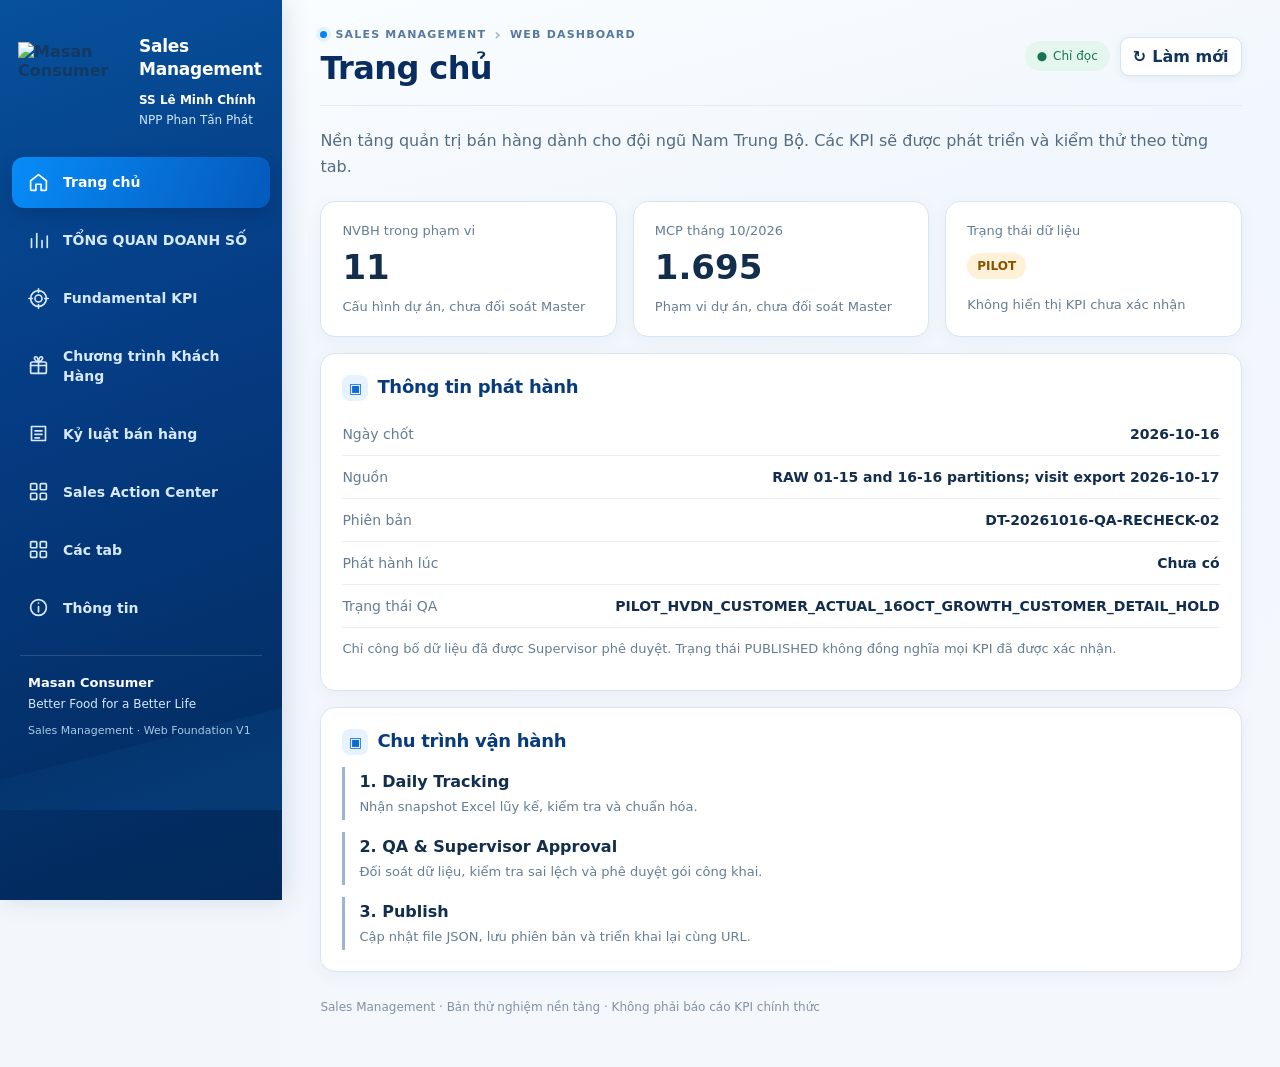
==== index.html @ fc86d626 "Add compact route-based Sales Action Center pilot with reconciled purchase status" ====
<!doctype html><html lang="vi"><head><meta charset="UTF-8"><meta name="viewport" content="width=device-width,initial-scale=1,viewport-fit=cover"><meta name="theme-color" content="#123459"><meta name="description" content="Sales Management — Dashboard vận hành bán hàng"><title>Sales Management</title><link rel="stylesheet" href="styles.css?v=industry-million-20261018"><link rel="stylesheet" href="action-center.css?v=20261018-compact"></head><body><div class="shell"><aside class="sidebar"><div class="brand"><span class="logo" role="img" aria-label="Logo Masan Consumer"><img class="masan-logo-img" src="https://images.seeklogo.com/logo-png/52/1/masan-group-logo-png_seeklogo-528019.png" alt="Masan Consumer" loading="eager" referrerpolicy="no-referrer"></span><div class="brand-copy"><strong>Sales<br>Management</strong><span class="brand-owner">SS Lê Minh Chính</span><small>NPP Phan Tấn Phát</small></div></div><nav id="sideNav" aria-label="Điều hướng chính"></nav><div class="sidebar-foot"><strong>Masan Consumer</strong><span>Better Food for a Better Life</span><small>Sales Management · Web Foundation V1</small></div></aside><div class="main"><header class="topbar"><div><div class="eyebrow"><span class="eyebrow-dot"></span> SALES MANAGEMENT <span class="crumb-separator">›</span> WEB DASHBOARD</div><h1 id="pageTitle">Trang chủ</h1></div><div class="top-right"><span class="public-tag"><span aria-hidden="true">●</span> Chỉ đọc</span><button id="refresh" class="refresh" title="Tải lại dữ liệu" aria-label="Tải lại dữ liệu"><span aria-hidden="true">↻</span> Làm mới</button></div></header><main id="content" tabindex="-1"></main><footer>Sales Management · Bản thử nghiệm nền tảng · Không phải báo cáo KPI chính thức</footer></div></div><nav id="bottomNav" class="bottom-nav" aria-label="Điều hướng di động"></nav><script src="app.js?v=action-20261018" defer></script><script src="sales-overview-bridge.js?v=industry-million-20261018" defer></script><script src="fundamental-kpi.js" defer></script><script src="customer-programs.js" defer></script><script src="growth-programs.js?v=ponnie120-20261017" defer></script><script src="combo-programs.js" defer></script><script src="sales-discipline.js?v=groups-20261017" defer></script><script src="action-center-core.js?v=20261018-compact" defer></script><script src="action-center.js?v=20261018-compact" defer></script></body></html>
---- styles.css ----
:root{font-family:Inter,system-ui,-apple-system,"Segoe UI",Arial,sans-serif;color:#14253d;background:#f4f7fb;font-synthesis:none}*{box-sizing:border-box}body{margin:0}button{font:inherit;cursor:pointer}.shell{display:flex;min-height:100vh}.sidebar{width:250px;flex-shrink:0;background:#123459;color:#fff;display:flex;flex-direction:column;padding:24px 14px;position:sticky;top:0;height:100vh}.brand{display:flex;align-items:center;gap:11px;padding:0 10px 26px}.brand strong{display:block;font-size:16px}.brand small{display:block;color:#b9cee5;margin-top:3px}.logo{background:#fff;color:#123459;font-weight:800;padding:12px;border-radius:12px}.sidebar nav{display:grid;gap:7px}.navbtn{border:0;background:transparent;color:#cbd9e9;text-align:left;padding:13px;border-radius:11px;display:flex;align-items:center;gap:12px;width:100%}.navbtn.active{background:#28547f;color:#fff;font-weight:700}.navbtn:hover{background:#244b70}.sidebar-foot{margin-top:auto;color:#aec3d9;font-size:12px;line-height:1.8;padding:14px}.main{flex:1;min-width:0;padding:28px clamp(16px,4vw,48px);max-width:1500px}.topbar{display:flex;align-items:center;justify-content:space-between;gap:12px;margin-bottom:25px}.eyebrow{font-size:11px;letter-spacing:1.2px;font-weight:700;color:#65819d}h1{margin:5px 0 0;font-size:clamp(24px,3vw,32px)}h2{font-size:18px;margin:0 0 12px}.top-right{display:flex;align-items:center;gap:10px}.public-tag{font-size:12px;color:#16764f;background:#e5f6ee;padding:8px 12px;border-radius:30px;white-space:nowrap}.refresh{background:#fff;border:1px solid #d8e1eb;border-radius:9px;padding:9px 12px;color:#123459}.grid{display:grid;grid-template-columns:repeat(3,minmax(0,1fr));gap:16px}.card{background:#fff;border:1px solid #e1e8f0;border-radius:16px;padding:21px;box-shadow:0 4px 18px #1b416208}.card.wide{grid-column:1/-1}.muted{color:#667d93}.metric{font-size:34px;font-weight:750;margin:9px 0}.small{font-size:13px}.pill{display:inline-block;padding:6px 10px;background:#e9eef4;border-radius:20px;font-size:12px;font-weight:650}.pill.ok{background:#e0f6e9;color:#12633f}.pill.warn{background:#fff1d7;color:#875300}.pill.bad{background:#ffe9e9;color:#a22e2e}.intro{margin:0 0 20px;color:#536c84;line-height:1.65}.steps{display:grid;gap:12px}.step{border-left:3px solid #9cb6d0;padding:5px 14px}.step strong{display:block;margin-bottom:5px}.empty{text-align:center;padding:42px 15px;color:#647b90}.empty-icon{font-size:36px;margin-bottom:12px}.data-row{display:flex;justify-content:space-between;gap:10px;border-bottom:1px solid #e9eef3;padding:13px 0;font-size:14px}.data-row:last-child{border:0}.data-row strong{text-align:right;overflow-wrap:anywhere}footer{font-size:12px;color:#8192a4;padding:28px 0}.bottom-nav{display:none}.notice{background:#edf5ff;border-left:4px solid #3876b3;padding:13px 16px;border-radius:8px;margin-bottom:20px;font-size:13px;line-height:1.6}.error{background:#fff1ef;border-left-color:#c84d42}.tabs-grid{display:grid;grid-template-columns:repeat(2,minmax(0,1fr));gap:12px}.tile{border:1px solid #e1e8f0;background:#fff;border-radius:12px;padding:17px;text-align:left;min-height:95px}.tile strong{display:block;margin:5px 0}.tile:hover{border-color:#5e92c4}@media(max-width:900px){.sidebar{width:205px}.grid{grid-template-columns:repeat(2,minmax(0,1fr))}}@media(max-width:700px){.sidebar{display:none}.main{padding:21px 15px 80px;width:100%}.topbar{align-items:flex-start}.eyebrow{font-size:9px}.top-right{flex-direction:column;align-items:flex-end;gap:5px}.refresh{padding:6px 9px;font-size:12px}.grid{grid-template-columns:1fr 1fr;gap:10px}.card{padding:16px}.metric{font-size:30px}.bottom-nav{position:fixed;display:flex;bottom:0;left:0;right:0;background:#fff;border-top:1px solid #dce5ef;padding:6px 6px max(6px,env(safe-area-inset-bottom));justify-content:space-around;z-index:5}.bottom-nav .navbtn{display:flex;flex-direction:column;align-items:center;gap:2px;padding:7px 3px;font-size:10px;color:#687f96;flex:1;text-align:center}.bottom-nav .navbtn.active{background:#e7f1fb;color:#123459}.bottom-nav .symbol{font-size:21px}.tabs-grid{grid-template-columns:1fr}}@media(max-width:380px){.grid{grid-template-columns:1fr}}


/* Sales Overview */
.filterbar{display:grid;grid-template-columns:repeat(2,minmax(0,1fr));gap:12px;margin:0 0 16px}.filterbar label{display:grid;gap:6px;font-size:13px;font-weight:700}.filterbar select{min-width:0;width:100%;border:1px solid #ccd8e5;border-radius:10px;padding:12px;background:#fff;color:#14253d}
#content>.card{margin-bottom:16px}.sales-summary{border-left:5px solid #9ca3af;background:#f8fafc;padding:14px;border-radius:11px}.sales-summary.red,.division-row.red{border-left-color:#dc2626;background:#fff1f2}.sales-summary.green,.division-row.green{border-left-color:#16a34a;background:#f0fdf4}.sales-summary.purple,.division-row.purple{border-left-color:#9333ea;background:#faf5ff}.sales-name{font-size:16px;font-weight:750;margin-bottom:10px}.sales-figures{display:grid;grid-template-columns:repeat(5,minmax(0,1fr));gap:9px}.sales-figures span{font-size:12px;color:#5b6b80;display:grid;gap:5px}.sales-figures b{font-size:15px;color:#14253d;overflow-wrap:anywhere}.sales-note{margin-top:12px;font-weight:800;font-size:13px}.sales-summary.red .sales-note{color:#b91c1c}.sales-summary.green .sales-note{color:#15803d}.sales-summary.purple .sales-note{color:#7e22ce}
.employee-card{border:1px solid #e1e8f0;border-radius:12px;margin:10px 0;overflow:hidden}.employee-card summary{cursor:pointer;list-style:none;position:relative;padding:10px 30px 10px 10px}.employee-card summary::-webkit-details-marker{display:none}.employee-card summary:after{content:'⌄';position:absolute;right:12px;top:20px;font-size:22px}.employee-card[open] summary:after{content:'⌃'}.employee-card .sales-summary{margin:0}.division-list{padding:12px;background:#f8fafc;display:grid;gap:8px}.division-row{border-left:4px solid #9ca3af;padding:10px;border-radius:8px;display:grid;grid-template-columns:1.5fr repeat(5,1fr);gap:8px;align-items:center;font-size:12px}.division-row strong{font-size:13px}
.chart-wrap{overflow-x:auto}.chart-key{display:flex;gap:16px;justify-content:space-between;font-size:12px;color:#667d93;margin:0 0 12px}.key-time{color:#ef4444;font-weight:700}.bar-chart{height:275px;min-width:500px;display:flex;align-items:stretch;gap:8px;padding:0 4px;position:relative}.time-line{position:absolute;left:0;right:0;bottom:calc(39px + var(--time-pos));border-top:2px dashed #ef4444;z-index:2;pointer-events:none}.bar-item{flex:1;min-width:0;display:flex;flex-direction:column;align-items:center}.bar-value{height:27px;font-size:11px;font-weight:700;white-space:nowrap}.bar-track{height:209px;width:100%;max-width:55px;display:flex;align-items:flex-end;background:#f1f5f9;border-radius:6px 6px 0 0;overflow:hidden}.bar-fill{width:100%;background:#94a3b8;border-radius:6px 6px 0 0}.bar-fill.red{background:#dc2626}.bar-fill.green{background:#16a34a}.bar-fill.purple{background:#9333ea}.bar-label{font-size:10px;text-align:center;line-height:1.2;height:38px;overflow:hidden;overflow-wrap:anywhere;padding-top:5px}
@media(max-width:900px){.sales-figures{grid-template-columns:repeat(3,minmax(0,1fr))}.division-row{grid-template-columns:repeat(3,minmax(0,1fr))}.division-row strong{grid-column:1/-1}}@media(max-width:700px){.filterbar{grid-template-columns:1fr}.sales-figures{grid-template-columns:repeat(2,minmax(0,1fr))}.sales-figures b{font-size:14px}.chart-key{flex-wrap:wrap}.division-row{grid-template-columns:repeat(2,minmax(0,1fr))}}


/* Compact overview: desktop fits eleven employees in a single viewport at common laptop resolutions */
body:has(.sales-compact) .main{padding-top:12px;padding-bottom:8px}
body:has(.sales-compact) .topbar{margin-bottom:10px}
body:has(.sales-compact) .topbar h1{font-size:22px}
body:has(.sales-compact) footer{padding:8px 0}
.sales-compact{display:grid;gap:8px;font-variant-numeric:tabular-nums}
.compact-toolbar{display:flex;align-items:center;justify-content:space-between;gap:10px;min-height:38px}
.compact-source{font-size:11px;color:#526b83;line-height:1.4}
.compact-filters{display:flex;gap:8px;flex-wrap:wrap}
.compact-filters label{display:flex;align-items:center;gap:5px;font-size:11px;font-weight:650;color:#526b83}
.compact-filters select{max-width:185px;min-width:110px;padding:6px 7px;border:1px solid #d3dfe9;border-radius:7px;background:#fff;color:#14253d;font-size:12px}
.compact-team{display:grid;grid-template-columns:1.2fr repeat(4,1fr) .8fr;gap:8px;align-items:center;padding:9px 12px;background:#123459;color:#fff;border-radius:10px}
.compact-team>div{min-width:0}.compact-team small{display:block;font-size:10px;color:#bcd2e9;margin-bottom:3px}.compact-team strong{display:block;font-size:clamp(12px,1.2vw,17px);white-space:nowrap}.compact-team-title{font-size:14px;font-weight:800}.compact-team-title small{margin-top:3px}.compact-team-note{font-size:12px;font-weight:800;text-align:center;padding:6px 3px;border-radius:6px;background:#ffffff22}
.compact-table{background:#fff;border:1px solid #e1e8f0;border-radius:10px;overflow:hidden}
.compact-heading,.compact-grid,.compact-detail-row{display:grid;grid-template-columns:minmax(140px,1.6fr) minmax(95px,1fr) minmax(95px,1fr) 72px 94px 16px;gap:8px;align-items:center}
.compact-heading{background:#e9f1f8;color:#405c76;padding:7px 10px;font-size:11px;font-weight:700}
.compact-heading span:not(:first-child){text-align:right}
.compact-employee{border-top:1px solid #e7edf4}
.compact-employee:first-of-type{border-top:0}
.compact-employee summary{list-style:none;cursor:pointer}
.compact-employee summary::-webkit-details-marker{display:none}
.compact-grid{padding:7px 10px;min-height:36px;font-size:12px}
.compact-employee:nth-of-type(even)>.compact-grid{background:#f8fafc}
.compact-employee[open]>.compact-grid{background:#edf5ff}
.compact-person{font-weight:750;overflow:hidden;text-overflow:ellipsis;white-space:nowrap}
.compact-number{text-align:right;white-space:nowrap}
.compact-status{text-align:right;font-size:11px;font-weight:750;white-space:nowrap}
.compact-status.red{color:#b91c1c}.compact-status.green{color:#15803d}.compact-status.purple{color:#7e22ce}
.compact-chevron{text-align:right;color:#69849b}.compact-employee[open] .compact-chevron{transform:rotate(180deg)}
.compact-detail{background:#f2f6fb;padding:3px 10px 7px 20px;border-top:1px solid #dce7f1}
.compact-detail-row{padding:5px 0;font-size:11px;border-bottom:1px solid #e0e8f0}
.compact-detail-row:last-child{border-bottom:0}
.compact-div{font-weight:650}.star-top{color:#d08a00;font-size:15px;vertical-align:-1px}
.compact-footer{font-size:10px;color:#61788e;line-height:1.4}
@media(max-width:900px){.compact-heading,.compact-grid,.compact-detail-row{grid-template-columns:minmax(120px,1.5fr) minmax(78px,1fr) minmax(78px,1fr) 60px 77px 12px;gap:5px}.compact-team{gap:5px}.compact-grid{font-size:11px}}
@media(max-width:700px){body:has(.sales-compact) .main{padding:12px 8px 74px}body:has(.sales-compact) .topbar{margin-bottom:8px}body:has(.sales-compact) .topbar h1{font-size:19px}.compact-toolbar{display:grid}.compact-filters{display:grid;grid-template-columns:1fr 1fr}.compact-filters label{display:grid;gap:3px}.compact-filters select{max-width:none;width:100%;min-width:0}.compact-team{grid-template-columns:repeat(3,minmax(0,1fr));gap:8px}.compact-team strong{font-size:13px}.compact-team-title{font-size:12px}.compact-team-note{font-size:11px}.compact-table{overflow-x:auto}.compact-heading,.compact-grid,.compact-detail-row{min-width:590px}.compact-source{font-size:10px}.compact-footer{font-size:10px}}
@media(max-height:750px) and (min-width:901px){.compact-grid{min-height:32px;padding-top:5px;padding-bottom:5px}.compact-team{padding-top:7px;padding-bottom:7px}.compact-toolbar{min-height:30px}}


/* Restored Timegone columns and compact chart */
.compact-heading,.compact-grid,.compact-detail-row{grid-template-columns:minmax(140px,1.6fr) minmax(95px,1fr) minmax(95px,1fr) 66px 68px 68px 94px 14px;gap:7px}
.compact-number.red{color:#b91c1c;font-weight:750}.compact-number.green{color:#15803d;font-weight:750}.compact-number.purple{color:#7e22ce;font-weight:750}
.compact-team{grid-template-columns:1.15fr repeat(5,minmax(0,1fr)) .8fr}
.compact-chart{background:#fff;border:1px solid #e1e8f0;border-radius:10px;padding:7px 12px}
.compact-chart-key{display:flex;justify-content:space-between;gap:12px;font-size:11px;color:#48647f;margin-bottom:3px}
.compact-chart-key span{color:#dc2626}
.compact-chart-scroll{overflow-x:auto}
.compact-bars{position:relative;display:flex;gap:9px;min-width:550px;height:122px;align-items:stretch;padding:0 4px}
.compact-bar-item{flex:1;min-width:0;display:flex;flex-direction:column;align-items:center;position:relative}
.compact-bar-value{height:17px;font-size:10px;font-weight:750}
.compact-bar-track{height:76px;width:100%;max-width:58px;background:#f1f5f9;display:flex;align-items:flex-end;overflow:hidden;border-radius:4px 4px 0 0}
.compact-bar-fill{width:100%;background:#94a3b8}.compact-bar-fill.red{background:#dc2626}.compact-bar-fill.green{background:#16a34a}.compact-bar-fill.purple{background:#9333ea}
.compact-bar-label{height:29px;font-size:9px;text-align:center;line-height:1.2;overflow:hidden}
.compact-time-line{position:absolute;left:0;right:0;border-top:2px dashed #dc2626;z-index:2;pointer-events:none}
@media(max-width:900px){.compact-heading,.compact-grid,.compact-detail-row{grid-template-columns:minmax(130px,1.5fr) minmax(90px,1fr) minmax(90px,1fr) 62px 62px 62px 84px 12px;gap:5px}}
@media(max-width:700px){
 .compact-team{grid-template-columns:repeat(3,minmax(0,1fr))}
 .compact-table{overflow-x:auto;overscroll-behavior-x:contain;-webkit-overflow-scrolling:touch}
 .compact-heading,.compact-grid,.compact-detail-row{min-width:810px;grid-template-columns:155px 105px 105px 66px 66px 66px 88px 12px;gap:5px}
 .compact-heading>strong,.compact-grid>.compact-person,.compact-detail-row>.compact-div{position:sticky;left:0;z-index:3;background:#e9f1f8;box-shadow:2px 0 5px #0c30501a;padding:5px 3px;margin:-5px -3px}
 .compact-grid>.compact-person{background:#fff}
 .compact-employee:nth-of-type(even)>.compact-grid>.compact-person{background:#f8fafc}
 .compact-employee[open]>.compact-grid>.compact-person{background:#edf5ff}
 .compact-detail-row>.compact-div{background:#f2f6fb}
 .compact-chart{padding:7px}
}


/* Fundamental KPI: seven KPIs × eleven employees, compact desktop and sticky name on mobile */
.fundamental-page{display:grid;gap:10px}
.fundamental-warning{padding:9px 12px;border-left:3px solid #c58a21;background:#fff7e8;color:#745318;font-size:12px;border-radius:6px}
.fundamental-scroll{background:#fff;border:1px solid #dce5ef;border-radius:10px;overflow:auto;max-width:100%;-webkit-overflow-scrolling:touch}
.fundamental-row{display:grid;grid-template-columns:155px repeat(7,minmax(118px,1fr));min-width:1050px;align-items:stretch;border-bottom:1px solid #e5edf4}
.fundamental-row:last-child{border-bottom:0}
.fundamental-row>strong:first-child{position:sticky;left:0;z-index:2;background:#fff;display:flex;align-items:center;padding:8px 9px;font-size:12px;box-shadow:2px 0 5px #173b5716}
.fundamental-row:nth-child(even)>strong:first-child{background:#f8fafc}
.fundamental-row:nth-child(even){background:#f8fafc}
.fundamental-header{background:#e7f0f8;position:sticky;top:0;z-index:3}
.fundamental-header>strong{font-size:11px;text-align:center;padding:9px 4px;display:flex;align-items:center;justify-content:center}
.fundamental-header>strong:first-child{background:#e7f0f8}
.fundamental-team{background:#eaf4ff}
.fundamental-team>strong:first-child{background:#eaf4ff}
.fundamental-metric{padding:6px 5px;display:grid;gap:2px;text-align:center;border-left:1px solid #e9eef4;font-size:10px}
.fundamental-metric span{display:flex;justify-content:space-between;gap:3px;white-space:nowrap;color:#64748b}
.fundamental-metric b{color:#203950;font-size:10px}
.fundamental-metric>strong{font-size:14px;color:#718096}
.fundamental-metric.red>strong{color:#b91c1c}
.fundamental-metric.green>strong{color:#15803d}
.fundamental-metric.purple>strong{color:#7e22ce}
@media(max-width:700px){.fundamental-row{grid-template-columns:140px repeat(7,122px);min-width:994px}.fundamental-row>strong:first-child{font-size:11px}.fundamental-metric{padding:7px 4px}}


/* Fundamental KPI screenshot layout v2: 12 visible rows, visually dominant team */
body:has(.fundamental-page) .main{padding-top:10px;padding-bottom:8px}
body:has(.fundamental-page) .topbar{margin-bottom:8px}
body:has(.fundamental-page) .topbar h1{font-size:21px}
body:has(.fundamental-page) footer{padding:6px 0}
.fundamental-page{gap:6px}
.fundamental-page .compact-toolbar{min-height:30px}
.fundamental-page .fundamental-scroll{border-radius:9px}
.fundamental-page .fundamental-row{grid-template-columns:150px repeat(7,minmax(114px,1fr));min-width:1000px}
.fundamental-page .fundamental-header>strong{padding:7px 3px;font-size:10px}
.fundamental-page .fundamental-row>strong:first-child{padding:5px 8px;font-size:11px;line-height:1.15}
.fundamental-page .fundamental-metric{padding:4px 5px;gap:1px;font-size:9px;line-height:1.15}
.fundamental-page .fundamental-metric span{font-size:9px}
.fundamental-page .fundamental-metric b{font-size:10px}
.fundamental-page .fundamental-metric>strong{font-size:13px}
.fundamental-page .fundamental-team{background:#14365a;color:white;border-top:2px solid #0c2946;border-bottom:2px solid #0c2946}
.fundamental-page .fundamental-team>strong:first-child{background:#14365a;color:white;font-size:13px;font-weight:850}
.fundamental-page .fundamental-team .fundamental-metric{border-color:#ffffff25}
.fundamental-page .fundamental-team .fundamental-metric span{color:#c8d9ec}
.fundamental-page .fundamental-team .fundamental-metric b{color:white}
.fundamental-page .fundamental-team .fundamental-metric>strong{font-size:16px;color:white}
.fundamental-page .fundamental-team .fundamental-metric.red>strong{color:#ffb0b0}
.fundamental-page .fundamental-team .fundamental-metric.green>strong{color:#9cf1b9}
.fundamental-page .fundamental-team .fundamental-metric.purple>strong{color:#dfb4ff}
.fundamental-page .fundamental-warning{padding:6px 9px;font-size:11px}
.fundamental-page .compact-footer{font-size:10px;line-height:1.25}
@media(max-width:700px){.fundamental-page .fundamental-row{grid-template-columns:138px repeat(7,120px);min-width:978px}.fundamental-page .fundamental-row>strong:first-child{font-size:11px}.fundamental-page .fundamental-team>strong:first-child{font-size:12px}}


/* Fundamental KPI: red-indicator management watchlist */
.fundamental-risk{border:1px solid #e0e7ef;border-radius:9px;background:#fff;padding:9px 12px}
.fundamental-risk-heading{display:flex;justify-content:space-between;align-items:center;gap:10px;flex-wrap:wrap}
.fundamental-risk-heading strong{font-size:13px;color:#14365a}
.fundamental-risk-heading span{font-size:11px;color:#64748b}
.fundamental-risk p{font-size:11px;color:#6b7280;margin:6px 0 0}
.fundamental-risk-list{display:grid;grid-template-columns:repeat(auto-fit,minmax(205px,1fr));gap:7px;margin-top:7px}
.fundamental-risk-item{display:grid;grid-template-columns:1fr auto;gap:3px 8px;background:#fff7f7;border-left:3px solid #dc2626;border-radius:6px;padding:7px 9px;font-size:11px}
.fundamental-risk-item strong{font-size:12px}
.fundamental-risk-item b{color:#b91c1c}
.fundamental-risk-item span{grid-column:1/-1;color:#991b1b;line-height:1.4}
@media(max-width:700px){.fundamental-risk{padding:8px}.fundamental-risk-list{grid-template-columns:1fr}}


/* Customer Programs — Hội Viên Doanh Nhân */
.hvdn-page{display:grid;gap:11px}.hvdn-meta,.hvdn-hint{font-size:11px;color:#64748b;margin:2px 0}
.hvdn-card{background:white;border:1px solid #dfe6ed;border-radius:10px;padding:11px;min-width:0}
.hvdn-card h3{margin:0 0 8px;font-size:15px;color:#173c61}
.hvdn-scroll{overflow:auto;max-width:100%;border-radius:6px}
.hvdn-table{border-collapse:separate;border-spacing:0;min-width:960px;width:100%;font-size:11px}
.hvdn-table th,.hvdn-table td{padding:7px 8px;border-bottom:1px solid #e7ebf0;text-align:center;white-space:nowrap}
.hvdn-table tr>th:first-child{position:sticky;left:0;z-index:1;text-align:left;background:white;min-width:150px}
.hvdn-table tr:first-child th{background:#edf3fa;color:#214b71;font-size:10px}
.hvdn-table tr:first-child th:first-child{z-index:3}
.hvdn-table .hvdn-team td,.hvdn-table .hvdn-team th{background:#173b5f!important;color:#fff!important;font-weight:800;font-size:12px}
.hvdn-employee{border:1px solid #e1e8ef;border-radius:7px;margin-top:5px;overflow:hidden}
.hvdn-toggle{border:0;background:#f7fafc;width:100%;padding:9px 11px;display:flex;justify-content:space-between;gap:12px;text-align:left;cursor:pointer;color:#173b5f}
.hvdn-toggle span{font-size:11px;color:#64748b}
.hvdn-subtoggle{background:#eaf1fa;padding-left:21px}
.hvdn-program{margin:4px 7px}
.hvdn-program .hvdn-scroll{padding:5px 0}
@media(max-width:700px){.hvdn-card{padding:7px}.hvdn-table th,.hvdn-table td{padding:6px}.hvdn-table tr>th:first-child{min-width:125px}}

/* Customer growth pilot */
.hvdn-section-title{margin:22px 0 12px;font-size:1.18rem}.hvdn-search{box-sizing:border-box;width:100%;padding:12px 14px;border:1px solid #cbd5e1;border-radius:10px;font:inherit;margin:8px 0 12px}.hvdn-customer-result{border:1px solid #e2e8f0;border-radius:10px;padding:12px;margin:12px 0}.hvdn-customer-result p{margin:8px 0;font-size:.9rem}.growth-wide{min-width:2300px}.growth-wide th:first-child{min-width:185px}.growth-wide th:last-child,.growth-wide td:last-child{min-width:300px;max-width:400px;white-space:normal}.growth-wide td{white-space:nowrap}.hvdn-card{margin-bottom:16px}

/* Growth program readability */
.growth-wide thead th.growth-program-heading{background:#17365c;color:#fff;text-align:center;border-right:3px solid #fff;font-weight:800;letter-spacing:.02em}.growth-wide thead tr:nth-child(2) th{background:#e8f1fb;color:#153454;font-weight:700}.growth-wide tbody tr:nth-child(even){background:#f4f8fc}.growth-wide tbody tr:hover{background:#e5f2ff}.growth-wide tbody td:nth-child(4n+1){border-right:2px solid #a8bdd5}.growth-wide .growth-customer{position:sticky;left:0;z-index:2;background:#fff;min-width:210px;text-align:left;box-shadow:2px 0 4px #00000012}.growth-wide tbody tr:nth-child(even) .growth-customer{background:#f4f8fc}.growth-customer small{display:block;color:#64748b;font-size:.78em;font-weight:400;margin-top:4px}.growth-channel{display:inline-block;padding:2px 7px;border-radius:6px;font-size:.72em;font-weight:800;vertical-align:middle}.growth-off{background:#dbeafe;color:#1e40af}.growth-on{background:#fef3c7;color:#92400e}.growth-wide thead th:first-child{position:sticky;left:0;z-index:4;background:#17365c;color:#fff}.growth-wide{border-collapse:separate;border-spacing:0}.hvdn-scroll{overscroll-behavior-x:contain}

/* Growth table layout correction 2026-10-17: fixed 4-column program bands and safe sticky layers */
.growth-scroll{width:100%;max-width:100%;overflow-x:auto;overflow-y:auto;position:relative;isolation:isolate;border:1px solid #d7e2ee;border-radius:8px}
.growth-scroll .growth-wide{width:3300px;min-width:3300px;max-width:none;table-layout:fixed;border-collapse:separate;border-spacing:0;margin:0}
.growth-wide col.growth-col-customer{width:216px}
.growth-wide col.growth-col-number{width:116px}
.growth-wide col.growth-col-note{width:300px}
.growth-wide thead tr:first-child{height:39px}
.growth-wide thead tr:nth-child(2){height:39px}
.growth-wide thead th{box-sizing:border-box;white-space:nowrap;overflow:hidden;text-overflow:ellipsis;vertical-align:middle}
.growth-wide thead tr:first-child th.growth-program-heading{position:static!important;min-width:0!important;width:auto!important;z-index:auto}
.growth-wide thead tr:nth-child(2) th:first-child{position:static!important;left:auto!important;z-index:auto!important;min-width:0!important}
.growth-wide thead th.growth-header-customer{position:sticky!important;left:0!important;top:0!important;z-index:8!important;background:#17365c!important;color:#fff!important;width:216px!important;min-width:216px!important;max-width:216px!important;white-space:normal;text-align:left}
.growth-wide thead th.growth-header-note{position:static!important;min-width:0!important;width:300px!important;background:#17365c!important;color:#fff!important}
.growth-wide tbody tr>th.growth-customer{position:sticky!important;left:0!important;z-index:3!important;box-sizing:border-box;width:216px!important;min-width:216px!important;max-width:216px!important;overflow:hidden;white-space:normal;overflow-wrap:anywhere;border-right:2px solid #adc2da;box-shadow:3px 0 6px #0d284522}
.growth-wide tbody td{box-sizing:border-box;width:116px;min-width:0!important;max-width:116px;overflow:hidden;text-overflow:ellipsis;text-align:right;padding:9px 8px;font-variant-numeric:tabular-nums}
.growth-wide tbody td:last-child{width:300px;min-width:0!important;max-width:300px!important;text-align:left;white-space:normal;overflow-wrap:anywhere}
.growth-wide tbody td:nth-child(4n+1){border-right:2px solid #9db9d7}
.growth-wide thead tr:nth-child(2) th:nth-child(4n){border-right:2px solid #9db9d7}
.growth-wide .growth-customer small{font-size:10px}
@media(max-width:700px){.growth-wide col.growth-col-customer{width:180px}.growth-wide thead th.growth-header-customer,.growth-wide tbody tr>th.growth-customer{width:180px!important;min-width:180px!important;max-width:180px!important}}

/* Customer program three-section jump navigation */
.customer-jump-nav{display:grid;grid-template-columns:repeat(3,minmax(0,1fr));gap:10px;margin:6px 0 14px}.customer-jump-btn{display:flex;align-items:center;justify-content:space-between;gap:8px;min-height:66px;padding:12px 15px;border:1px solid #bed0e2;border-radius:12px;background:linear-gradient(145deg,#f5f9ff,#e9f2fc);color:#15395d;text-align:left;font-size:14px;font-weight:800;line-height:1.35;cursor:pointer;box-shadow:0 2px 5px #122c4412;transition:transform .15s,box-shadow .15s}.customer-jump-btn:hover,.customer-jump-btn:focus-visible{background:#dcecfb;box-shadow:0 4px 12px #122c4428;transform:translateY(-1px)}.customer-jump-btn span{font-size:20px;color:#386a9c;flex:none}.hvdn-section-title,.hvdn-combo-placeholder{scroll-margin-top:85px}.hvdn-combo-placeholder{background:#f7f9fc;border:1px dashed #b4c8db;border-radius:12px;padding:18px;color:#52657a}.hvdn-combo-placeholder h2{margin-top:0;color:#173b5f}.hvdn-combo-placeholder p{font-size:13px;margin-bottom:0}@media(max-width:700px){.customer-jump-nav{gap:6px}.customer-jump-btn{font-size:11px;padding:9px 7px;min-height:72px;border-radius:9px}.customer-jump-btn span{font-size:15px}}

/* Mobile density: keep customer names readable while exposing more program values */
@media(max-width:700px){
 .hvdn-page{gap:8px}
 .hvdn-card{padding:6px;border-radius:8px}
 .hvdn-employee{margin-top:4px}
 .hvdn-toggle{padding:8px 9px}
 .hvdn-toggle strong{font-size:13px;line-height:1.25}
 .hvdn-toggle span{font-size:10px;white-space:nowrap}
 .growth-scroll{border-radius:5px;-webkit-overflow-scrolling:touch}
 .growth-scroll .growth-wide{width:2070px!important;min-width:2070px!important;table-layout:fixed;font-size:10px}
 .growth-wide col.growth-col-customer{width:112px!important}
 .growth-wide col.growth-col-number{width:66px!important}
 .growth-wide col.growth-col-note{width:374px!important}
 .growth-wide thead tr:first-child{height:32px}
 .growth-wide thead tr:nth-child(2){height:30px}
 .growth-wide thead th{font-size:9px!important;padding:5px 3px!important;line-height:1.15}
 .growth-wide thead th.growth-header-customer,
 .growth-wide tbody tr>th.growth-customer{width:112px!important;min-width:112px!important;max-width:112px!important}
 .growth-wide thead th.growth-header-customer{font-size:10px!important;padding:6px!important;white-space:normal}
 .growth-wide tbody tr>th.growth-customer{padding:6px 5px!important;font-size:10.5px;line-height:1.25;overflow-wrap:anywhere;box-shadow:2px 0 4px #0d284522}
 .growth-wide .growth-customer small{font-size:9px;margin-top:2px;line-height:1.15}
 .growth-wide tbody td{width:66px!important;max-width:66px!important;padding:7px 3px!important;font-size:10px;text-align:right;letter-spacing:-.15px}
 .growth-wide tbody td:last-child{width:374px!important;max-width:374px!important;min-width:0!important;white-space:normal;letter-spacing:normal}
 .growth-wide .growth-channel{font-size:9px;padding:1px 4px;margin-left:2px}
 .growth-wide thead tr:first-child th.growth-program-heading{font-size:10px!important}
 .hvdn-hint,.hvdn-meta{font-size:10px;line-height:1.45}
}

/* Customer program completion colors */
.hvdn-page .program-percent{display:inline-block;padding:2px 6px;border-radius:5px;font-weight:800;white-space:nowrap}.hvdn-page .program-percent-low{color:#b91c1c;background:#fef2f2}.hvdn-page .program-percent-ok{color:#15803d;background:#f0fdf4}.hvdn-page .program-percent-unknown{color:#64748b}.combo-alert{color:#b91c1c;font-weight:800}

/* Combo dashboard responsive employee metrics */
.hvdn-combo-section{margin-top:18px;scroll-margin-top:85px}.combo-employee{border:1px solid #d7e3ef;border-radius:9px;margin:9px 0;overflow:hidden}.combo-employee-toggle{display:flex;justify-content:space-between;width:100%;border:0;background:#eaf2fb;color:#183a5c;padding:12px 14px;text-align:left;font:inherit;font-weight:750;cursor:pointer}.combo-metrics{display:grid;grid-template-columns:repeat(5,minmax(0,1fr));gap:1px;background:#d7e3ef}.combo-metrics>span{display:flex;flex-direction:column;gap:5px;background:#fff;padding:10px;font-size:12px}.combo-metrics b{font-size:16px;color:#183a5c}.combo-table th small{display:block;font-size:10px;color:#64748b}.combo-table td{text-align:center}.combo-search-results{margin:12px 0;border-top:2px solid #d7e3ef;padding-top:10px}.combo-alert{color:#b91c1c;font-weight:800}@media(max-width:700px){.combo-metrics{grid-template-columns:repeat(2,minmax(0,1fr))}.combo-metrics>span{padding:8px;font-size:11px}.combo-metrics b{font-size:14px}.combo-employee-toggle{padding:10px}.combo-table{font-size:11px}}

/* UI 2026-10-17 — approved modern navy/blue design, presentation only */
:root{--ui-navy:#06336e;--ui-blue:#0877e7;--ui-line:#d7e5f3;--ui-ink:#092d61}
body{background:#f3f7fc;color:#132d4d}
.sidebar{width:282px;background:linear-gradient(160deg,#064a96 0%,#063575 45%,#04275c 100%);padding:28px 12px 18px;box-shadow:4px 0 24px #062b5920;overflow-y:auto}
.brand{padding:7px 10px 28px;align-items:center;gap:13px}
.logo{width:92px;height:92px;flex:0 0 92px;display:grid;place-items:center;background:#fff;border-radius:17px;padding:9px;box-shadow:0 8px 24px #001e4560}
.masan-mark{width:100%;height:auto;display:block}
.brand-copy{min-width:0}
.brand strong{font-size:18px;line-height:1.35;letter-spacing:-.25px}
.brand-owner{display:block;font-size:13px;font-weight:800;margin-top:12px;color:#fff;white-space:nowrap}
.brand small{font-size:12px;color:#d1e7ff;margin-top:5px;line-height:1.4}
.sidebar nav{gap:7px}
.navbtn{padding:15px 13px;border-radius:12px;color:#d8e9ff;font-size:14px;transition:background .18s ease,transform .18s ease}
.navbtn .symbol{font-size:20px;min-width:24px;text-align:center}
.navbtn.active{background:linear-gradient(120deg,#0781f3,#0862cb);color:#fff;box-shadow:0 7px 17px #0324544a}
.navbtn:hover{background:#1970bd;transform:translateX(2px)}
.sidebar-foot{font-size:12px;color:#d6e7fa;line-height:1.7;border-top:1px solid #ffffff24;margin:22px 8px 0;padding:16px 8px}
.sidebar-foot strong,.sidebar-foot span,.sidebar-foot small{display:block}
.sidebar-foot strong{color:#fff;font-size:13px}
.sidebar-foot small{font-size:11px;color:#a9c7e8;margin-top:7px}
.main{max-width:none;padding:25px clamp(17px,3vw,40px);background:linear-gradient(165deg,#fafdff 0%,#f2f7fd 340px,#f4f7fc 100%)}
.topbar{border-bottom:1px solid #e1ebf5;padding:0 0 18px;margin-bottom:22px}
.topbar h1{color:var(--ui-ink);letter-spacing:-.6px}
.eyebrow{color:#56799f}
.card,.hvdn-card,.combo-employee,.employee-card,.compact-table,.fundamental-scroll{border-color:var(--ui-line);box-shadow:0 3px 14px #153d6808}
.card{border-radius:15px}
.card h2,.hvdn-section-title{color:#083a7c}
.refresh{border-color:#d5e4f2;box-shadow:0 2px 8px #0c366010}
.hvdn-combo-section .combo-employee{border:1px solid #d1e2f3;border-radius:12px;overflow:hidden;margin:11px 0;background:#fff}
.hvdn-combo-section .combo-employee-toggle{background:linear-gradient(100deg,#e7f2fd,#edf6ff);color:#073b7b;padding:14px 16px;font-size:16px}
.hvdn-combo-section .combo-metrics{background:#fff}
.hvdn-combo-section .combo-metrics b{color:#0a3774;font-weight:800}
.hvdn-combo-section .hvdn-table th{color:#093d7d}
.hvdn-combo-section .fundamental-warning{border-left-color:#f49b23;background:#fff7e9}
.navbtn:focus-visible,.combo-employee-toggle:focus-visible,button:focus-visible{outline:3px solid #76bfff;outline-offset:2px}
@media(max-width:900px) and (min-width:701px){.sidebar{width:236px}.logo{width:68px;height:68px;flex-basis:68px}.brand{gap:9px}.brand strong{font-size:15px}.brand-owner{font-size:11px}.brand small{font-size:10px}.navbtn{padding:12px 9px}}
@media(max-width:700px){.sidebar{display:none}.main{padding:18px 12px 84px}.topbar{padding-bottom:12px}.bottom-nav{box-shadow:0 -4px 18px #12345918}.bottom-nav .navbtn.active{background:#e6f2ff;color:#0756a8;box-shadow:none}.hvdn-combo-section .combo-employee-toggle{font-size:14px}.card{border-radius:12px}}

/* Approved illustrated Combo layout — 2026-10-17 */
.logo{background:transparent;box-shadow:none;padding:0;border-radius:0;width:112px;height:80px;flex:0 0 112px}
.masan-logo-img{width:100%;height:100%;object-fit:contain;display:block;filter:brightness(1.1)}
.brand{gap:9px;padding-left:6px;padding-right:6px}
.brand strong{font-size:17px}
.brand-owner{font-size:12px}
.sidebar{background:linear-gradient(160deg,#07509b 0%,#053b82 43%,#022959 100%)}
.sidebar:after{content:"";position:absolute;bottom:90px;left:0;right:0;height:120px;background:linear-gradient(160deg,transparent 20%,#1270bb33 80%);clip-path:polygon(0 75%,100% 15%,100% 100%,0 100%);pointer-events:none}
.navbtn.active{background:linear-gradient(110deg,#078cf8,#0559bc)}
.hvdn-combo-section{display:grid;gap:12px}
.combo-hero{position:relative;display:flex;align-items:center;gap:17px;min-height:110px;padding:15px 19px;border-radius:15px;background:linear-gradient(115deg,#e9f5ff 0%,#f5faff 62%,#d3eaff 100%);overflow:hidden}
.combo-hero:after{content:"";position:absolute;width:260px;height:220px;border:22px solid #7fb7ff2e;border-radius:50%;right:-75px;top:-135px;pointer-events:none}
.combo-hero-icon{width:72px;height:72px;border-radius:17px;display:grid;place-items:center;background:linear-gradient(135deg,#cce5ff,#f4f9ff);font-size:38px;flex-shrink:0}
.combo-hero h2{font-size:clamp(21px,2.6vw,32px);margin:0 0 5px;color:#07357b}
.combo-hero p{margin:0;color:#526a87;font-size:14px}
.combo-cutoff{margin-left:auto;align-self:flex-start;white-space:nowrap;border-radius:10px;background:#e4f1ff;padding:8px 11px;font-size:12px;color:#0759c1;font-weight:700;z-index:1}
.combo-pilot-banner{display:flex;align-items:flex-start;gap:12px;border-left:4px solid #fb8518;background:#fff5e9;color:#75451c;border-radius:10px;padding:13px 16px;font-size:13px}
.combo-pilot-banner>span{font-size:22px;color:#f58216}
.combo-pilot-banner small{display:block;margin-top:5px;font-size:12px;font-weight:400;color:#735c4b}
.combo-kpi-grid{display:grid;grid-template-columns:repeat(6,minmax(0,1fr));gap:10px}
.combo-kpi-card{display:flex;align-items:center;gap:10px;min-width:0;padding:14px 12px;border:1px solid #d0e3f8;background:#f7fbff;border-radius:12px}
.combo-kpi-icon{flex:0 0 44px;width:44px;height:44px;display:grid;place-items:center;background:#e2f0ff;border-radius:50%;font-size:23px;color:#0a63d1}
.combo-kpi-card small{display:block;color:#375675;font-size:11px;line-height:1.3}
.combo-kpi-card strong{display:inline-block;font-size:23px;font-weight:850;color:#073d84;margin-top:4px;font-variant-numeric:tabular-nums}
.combo-kpi-card em{display:inline-block;margin-left:7px;background:#dceeff;color:#0b5cbd;border-radius:6px;padding:3px 5px;font-size:11px;font-style:normal;font-weight:800}
.combo-kpi-1{background:#f0fffb;border-color:#bcebdd}.combo-kpi-1 .combo-kpi-icon{background:#d5fae9}
.combo-kpi-2{background:#faf7ff;border-color:#e0d4fa}.combo-kpi-2 .combo-kpi-icon{background:#eee4ff}
.combo-kpi-3{background:#f2faff;border-color:#c8e6ff}
.combo-kpi-4{background:#fff9f2;border-color:#ffe1be}.combo-kpi-4 .combo-kpi-icon{background:#ffead3}.combo-kpi-4 strong{color:#b64619}
.combo-kpi-5{background:#fff7f8;border-color:#ffd3d9}.combo-kpi-5 .combo-kpi-icon{background:#ffe0e5}.combo-kpi-5 strong{color:#b91c1c}
.combo-employee-modern{margin:0!important;border-radius:12px!important;box-shadow:0 2px 8px #113d7110!important}
.combo-employee-modern .combo-employee-toggle{width:100%;display:flex;align-items:center;gap:12px;text-align:left;background:#fff!important;color:#083b7e!important;padding:11px 15px!important}
.combo-employee-modern .combo-employee-toggle>strong{flex:0 0 175px;font-size:14px;line-height:1.3}
.combo-person-icon{flex:0 0 40px;width:40px;height:40px;border-radius:50%;display:grid;place-items:center;background:#e1efff;color:#136de3;font-size:22px}
.combo-inline-stats{display:grid;grid-template-columns:repeat(5,minmax(0,1fr));flex:1;min-width:0}
.combo-inline-stat{display:flex;gap:8px;align-items:center;min-width:0;padding:0 8px;border-left:1px solid #dce9f7}
.combo-stat-symbol{display:grid;place-items:center;flex:0 0 29px;width:29px;height:29px;border-radius:50%;background:#e8f4ff;color:#1672db;font-size:16px}
.combo-inline-stat:nth-child(2) .combo-stat-symbol{background:#e5fff4;color:#008b61}
.combo-inline-stat:nth-child(3) .combo-stat-symbol{background:#fff0f1;color:#db273a}
.combo-inline-stat:nth-child(4) .combo-stat-symbol{background:#f2eaff;color:#6939d7}
.combo-inline-stat:nth-child(5) .combo-stat-symbol{background:#fff0e4;color:#d76b1a}
.combo-inline-stat small{display:block;font-size:10px;line-height:1.3;color:#536c89;white-space:normal}
.combo-inline-stat b{display:block;font-size:16px;color:#083a7c;margin-top:4px}
.combo-inline-stat b.combo-rate{color:#c32635}
.combo-chevron{font-size:24px;color:#1761ba;flex:0 0 14px}
@media(max-width:1300px){.combo-kpi-grid{grid-template-columns:repeat(3,minmax(0,1fr))}.combo-employee-modern .combo-employee-toggle{flex-wrap:wrap}.combo-inline-stats{flex-basis:100%;order:4}.combo-chevron{margin-left:auto}.combo-employee-modern .combo-employee-toggle>strong{flex:1}}
@media(max-width:900px){.logo{width:75px;height:66px;flex-basis:75px}.brand strong{font-size:14px}.brand-owner{font-size:10px}.combo-cutoff{display:none}.combo-inline-stat{padding:5px}.combo-kpi-card strong{font-size:20px}}
@media(max-width:700px){.combo-hero{padding:12px;min-height:90px;gap:10px}.combo-hero-icon{width:52px;height:52px;font-size:26px}.combo-hero p{font-size:12px}.combo-kpi-grid{grid-template-columns:repeat(2,minmax(0,1fr));gap:8px}.combo-kpi-card{padding:9px 8px;gap:6px}.combo-kpi-icon{width:32px;height:32px;flex-basis:32px;font-size:17px}.combo-kpi-card strong{font-size:20px}.combo-inline-stats{grid-template-columns:repeat(2,minmax(0,1fr));gap:4px}.combo-inline-stat{border:0;background:#f5f9fe;border-radius:7px}.combo-inline-stat:last-child{grid-column:1/-1}.combo-person-icon{width:32px;height:32px;flex-basis:32px}}

/* Unified Sales Management design system v2: navigation, cards, tabs, tables, focus and mobile */
:root{--sm-primary:#096be0;--sm-navy:#073776;--sm-surface:#fff;--sm-muted:#58718f;--sm-border:#dce8f5;--sm-shadow:0 4px 18px #0d38650b}
html{scroll-behavior:smooth}body{font-feature-settings:"tnum" 1}#content{min-width:0}
.sidebar{isolation:isolate}.sidebar nav,.sidebar .brand,.sidebar-foot{position:relative;z-index:1}
.ui-icon{display:block;width:21px;height:21px;flex:none}.navbtn .symbol{display:grid;place-items:center;width:26px;min-width:26px}
.navbtn{font-weight:550;line-height:1.45}.navbtn.active{font-weight:800}
.eyebrow{display:flex;align-items:center;gap:8px}.eyebrow-dot{width:7px;height:7px;border-radius:50%;background:#0783ee;box-shadow:0 0 0 4px #0a78df15}.crumb-separator{font-size:16px;color:#a0b4c8}
.refresh{display:inline-flex;align-items:center;justify-content:center;gap:6px;font-weight:650;transition:background .2s,box-shadow .2s}.refresh:hover{background:#eaf4ff;box-shadow:0 4px 12px #125aa31c}
.public-tag{display:inline-flex;gap:6px;align-items:center}
h1,h2,h3{letter-spacing:-.3px}
#content h2:not(.combo-hero h2){color:#073b7c}
#content .card,#content .hvdn-card,#content .tile{box-shadow:var(--sm-shadow);transition:border-color .18s,box-shadow .18s}
#content .tile:hover,#content .card:hover{border-color:#b8d6f4;box-shadow:0 8px 25px #12467513}
#content .card h2:before,#content .hvdn-card h3:before{content:"▣";display:inline-grid;place-items:center;width:26px;height:26px;margin-right:9px;vertical-align:middle;border-radius:8px;background:#e7f2ff;color:#0c6bd2;font-size:14px;font-weight:800}
#content .hvdn-section-title:not(.combo-hero .hvdn-section-title):before{content:"✦";display:inline-grid;place-items:center;width:30px;height:30px;margin-right:10px;vertical-align:middle;background:#e7f2ff;color:#0b69d3;border-radius:9px;font-size:17px}
#content .hvdn-card,#content .employee-card,#content .combo-employee{background:#fff}
#content .hvdn-table{border-collapse:separate;border-spacing:0;width:100%;font-variant-numeric:tabular-nums}
#content .hvdn-table thead th{background:#eaf3fc;color:#134477;font-weight:750;font-size:12px}
#content .hvdn-table td,#content .hvdn-table th{padding:10px 12px;border-bottom:1px solid #e6eef7}
#content .hvdn-table tbody tr:hover{background:#f3f9ff}
#content .hvdn-scroll{overflow-x:auto;-webkit-overflow-scrolling:touch;border-radius:10px}
#content .hvdn-table th:first-child{text-align:left}
#content .hvdn-hint{color:#5b7189;line-height:1.6}
#content .notice,#content .fundamental-warning{line-height:1.55}
#content .hvdn-team{background:#eaf3ff;font-weight:800}
#content .combo-kpi-card{transition:transform .18s ease,box-shadow .18s ease}
#content .combo-kpi-card:hover{transform:translateY(-2px);box-shadow:0 7px 18px #0e44831b}
#content .combo-employee-toggle:hover{background:#f4f9ff!important}
#content .combo-employee-toggle:focus-visible{outline:3px solid #80baff;outline-offset:-3px}
#content .combo-employee-modern[open],#content .combo-employee-modern:has(.combo-table){border-color:#91c1f5!important}
#content .combo-hero{box-shadow:inset 0 0 0 1px #d4e7fb}
#content .combo-cutoff{display:inline-flex;align-items:center}
#content .filterbar select,#content .compact-filters select,#content input[type=search],#content input[type=text]{border-radius:9px;min-height:34px;border:1px solid #cbdced}
#content select:focus-visible,#content input:focus-visible{outline:3px solid #a5d3ff;outline-offset:1px}
#content button{touch-action:manipulation}
#content .hvdn-card h3{color:#0a3c7c}
#content .pill{font-weight:750}
#content .compact-team{background:linear-gradient(105deg,#0754a1,#07336e)}
#content .compact-heading{background:#e8f3ff}
#content .fundamental-row:first-child{background:#e9f3ff}
#content .tabs-grid .tile{display:block;min-height:105px}
#content .tabs-grid .tile strong{font-size:15px;color:#0c407e}
#content .tabs-grid .tile strong:before{content:"◈";color:#1274dd;margin-right:7px}
@media(max-width:1100px){.sidebar{width:230px}.brand{flex-wrap:wrap}.logo{width:90px;height:66px;flex-basis:90px}.brand-copy{flex:1;min-width:110px}.brand-owner{white-space:normal}.main{padding-left:18px;padding-right:18px}}
@media(max-width:700px){.topbar{gap:8px}.eyebrow{font-size:9px;flex-wrap:wrap}.public-tag{font-size:10px;padding:6px 8px}.refresh{font-size:11px;padding:7px 9px}.bottom-nav .navbtn{min-width:0;gap:3px;font-size:10px;line-height:1.2}.bottom-nav .navbtn .symbol{min-width:0;width:24px}.bottom-nav .ui-icon{width:20px;height:20px}#content .hvdn-table td,#content .hvdn-table th{padding:9px 10px}#content .hvdn-scroll{max-width:100%}#content .combo-kpi-card{min-height:78px}#content .combo-employee-modern .combo-employee-toggle{gap:8px}}
@media(prefers-reduced-motion:reduce){html{scroll-behavior:auto}*,*:before,*:after{transition:none!important;animation:none!important}}

/* Growth program click-to-expand by employee */
.growth-summary-table .growth-program-button{width:100%;min-width:140px;display:flex;align-items:center;gap:8px;text-align:left;padding:7px 4px;background:transparent;border:0;color:#074481;font-weight:800;font-size:13px;border-radius:7px}
.growth-program-button:hover{background:#e5f2ff;color:#0068d5}
.growth-program-button:focus-visible{outline:3px solid #89bfff;outline-offset:2px}
.growth-program-arrow{margin-left:auto;color:#1375d5;font-size:16px}
.growth-program-detail-row>td{padding:0!important;background:#f1f7ff!important}
.growth-program-drill{padding:16px 14px 18px;border-left:4px solid #1476df}
.growth-program-drill h4{margin:0 0 9px;color:#073c80;font-size:16px}
.growth-program-drill .hvdn-scroll{background:#fff;border:1px solid #d4e5f6}
.growth-drill-table{min-width:940px}
.growth-drill-table td,.growth-drill-table th{white-space:nowrap}
.growth-drill-table .growth-official-summary{background:#e2f2ff;font-weight:800}
.growth-program-row:hover{background:#edf6ff}
@media(max-width:700px){.growth-program-drill{padding:12px 8px}.growth-program-drill h4{font-size:14px}.growth-summary-table{min-width:820px}}

/* Growth customer detail: consistent numeric/missing/zero presentation */
.growth-wide tbody td{vertical-align:middle;font-variant-numeric:tabular-nums}
.growth-wide tbody td .growth-missing{display:inline-block;color:#925e16;background:#fff3dd;border:1px solid #f5dfb3;border-radius:5px;font-size:10px;font-weight:650;padding:2px 4px;white-space:nowrap}
.growth-wide tbody tr>th.growth-customer{vertical-align:middle}
.growth-wide tbody tr:hover>th.growth-customer{background:#e5f2ff}
.growth-wide tbody tr:nth-child(even):hover>th.growth-customer{background:#e5f2ff}
.growth-scroll{scrollbar-gutter:stable}

.growth-summary-table{min-width:1120px;width:100%;table-layout:fixed}.growth-drill-table{width:100%;min-width:0;table-layout:fixed}.growth-program-drill{max-width:100%;overflow:visible}.growth-program-detail-row>td{padding:0!important}.growth-summary-table>thead>tr>th:nth-child(1),.growth-drill-table thead th:nth-child(1){width:20%}.growth-summary-table>thead>tr>th:nth-child(2),.growth-drill-table thead th:nth-child(2){width:13%}.growth-summary-table>thead>tr>th:nth-child(3),.growth-drill-table thead th:nth-child(3){width:18%}.growth-summary-table>thead>tr>th:nth-child(4),.growth-drill-table thead th:nth-child(4){width:17%}.growth-summary-table>thead>tr>th:nth-child(5),.growth-drill-table thead th:nth-child(5){width:16%}.growth-summary-table>thead>tr>th:nth-child(6),.growth-drill-table thead th:nth-child(6){width:16%}

/* Customer growth program notes: readable individual cards */
.growth-wide td:last-child{min-width:290px;max-width:340px;text-align:left;vertical-align:top;padding:9px!important}
.growth-note-list{display:grid;grid-template-columns:1fr;gap:6px;align-content:start}
.growth-note-card{display:flex;align-items:flex-start;justify-content:space-between;gap:10px;border:1px solid #d8e5f3;border-radius:8px;background:#fff;padding:8px 9px;line-height:1.35;box-shadow:0 1px 3px #0c3c6410}
.growth-note-name{font-size:12px;font-weight:750;color:#164675;flex:1;min-width:0;overflow-wrap:anywhere}
.growth-note-value{font-size:12px;text-align:right;flex:0 0 auto;max-width:57%;font-variant-numeric:tabular-nums}
.growth-note-remaining{color:#c3262d;font-weight:850}
.growth-note-met{color:#087b49;font-weight:750}
.growth-note-warning{color:#995a06;font-weight:750}
.growth-note-pending{color:#66788b;font-weight:650}
.growth-note-empty{font-size:12px;color:#758599}
@media(max-width:700px){.growth-wide td:last-child{min-width:265px}.growth-note-card{gap:6px;padding:7px}.growth-note-name,.growth-note-value{font-size:11px}}

/* Compact customer notes: inline chips, multiple programs per row */
.growth-wide td:last-child{min-width:360px;max-width:560px;vertical-align:middle;padding:5px 7px!important}
.growth-note-list{display:flex;flex-flow:row wrap;align-items:center;justify-content:flex-start;gap:4px 5px;align-content:center}
.growth-note-card{display:inline-flex;align-items:center;justify-content:flex-start;gap:5px;max-width:100%;padding:3px 6px;border:1px solid #dbe5f1;border-radius:5px;background:#fff;box-shadow:none;line-height:1.2;white-space:nowrap}
.growth-note-name{font-size:10px;font-weight:750;flex:0 0 auto;overflow-wrap:normal}
.growth-note-value{font-size:10px;text-align:left;flex:0 0 auto;max-width:none}
.growth-note-remaining{font-weight:800}
@media(max-width:700px){.growth-wide td:last-child{min-width:320px;max-width:440px;padding:4px 5px!important}.growth-note-list{gap:3px 4px}.growth-note-card{padding:3px 5px}.growth-note-name,.growth-note-value{font-size:10px}}

/* Sales discipline pilot */
.discipline-page{display:grid;gap:14px}.discipline-page h2{margin:14px 0 0;font-size:18px;color:#123f70}.discipline-cards{display:grid;grid-template-columns:repeat(4,minmax(0,1fr));gap:10px}.discipline-stat{background:#fff;border:1px solid #d4e3f4;border-radius:12px;padding:15px;display:grid;gap:7px}.discipline-stat small{color:#60758d}.discipline-stat strong{font-size:24px;color:#123f70}.discipline-filters{display:flex;gap:10px;flex-wrap:wrap}.discipline-filters label{display:grid;gap:5px;font-size:12px;font-weight:700;color:#1a456f}.discipline-filters input,.discipline-filters select{padding:9px;border:1px solid #cbdcec;border-radius:8px;min-width:180px;background:#fff}.discipline-link{border:0;background:transparent;color:#0759ad;font-weight:750;cursor:pointer}.discipline-flag{display:inline-block;margin:2px;padding:3px 6px;border-radius:5px;background:#ffebeb;color:#b51d28;font-size:11px;white-space:nowrap}@media(max-width:700px){.discipline-cards{grid-template-columns:repeat(2,minmax(0,1fr))}.discipline-stat strong{font-size:19px}.discipline-filters label{flex:1 1 150px}}

/* Sales overview ASO and industry chart */
.sales-compact .compact-heading,.sales-compact .compact-grid,.sales-compact .compact-detail-row{grid-template-columns:minmax(140px,1.6fr) 54px minmax(95px,1fr) minmax(95px,1fr) 66px 68px 68px 94px 14px}
.industry-chart-scroll{overflow-x:auto;padding:12px 4px}.industry-chart{display:flex;gap:12px;align-items:stretch;min-width:610px;min-height:245px}.industry-item{flex:1;min-width:76px;text-align:center;font-size:11px;display:grid;grid-template-rows:165px 24px minmax(40px,auto);align-content:start}.industry-columns{display:flex;gap:5px;height:165px;align-items:end;justify-content:center;border-bottom:1px solid #b9c9d9}.industry-sales{width:31px;background:#1575bf;border-radius:5px 5px 0 0;min-height:1px}.industry-aso-missing{width:31px;height:36px;background:#eef3f7;color:#657b90;display:grid;place-items:center;border:1px dashed #9aaec0}.industry-item b{display:block;font-size:10px;margin:6px 0 4px}.industry-item small{display:block;overflow-wrap:anywhere}
@media(max-width:900px){.sales-compact .compact-heading,.sales-compact .compact-grid,.sales-compact .compact-detail-row{grid-template-columns:minmax(130px,1.5fr) 50px minmax(90px,1fr) minmax(90px,1fr) 62px 62px 62px 84px 12px}}
@media(max-width:700px){.sales-compact .compact-heading,.sales-compact .compact-grid,.sales-compact .compact-detail-row{min-width:870px;grid-template-columns:155px 52px 105px 105px 66px 66px 66px 88px 12px}}

.industry-sales-wrap{height:165px;width:46px;position:relative;display:flex;align-items:flex-end;justify-content:center}.industry-sales-wrap .industry-sales{width:31px}.industry-sales-label{position:absolute;bottom:calc(var(--bar-height, 0%) + 5px);font-size:11px;font-weight:700;color:#12385c;white-space:nowrap;z-index:2}
---- action-center.css ----
.action-page{font-size:15px;max-width:1440px;margin:auto;color:#17324f}.action-heading{display:flex;justify-content:space-between;align-items:center;gap:12px}.action-heading h2{margin:0;font-size:19px}.action-heading button{padding:8px 14px;border:1px solid #c6d6e5;border-radius:8px;background:white;color:#123459}.action-source{font-size:13px;color:#5b7085;margin:10px 0 16px}.action-filters{display:grid;grid-template-columns:repeat(3,minmax(0,1fr));gap:10px;margin-bottom:14px}.action-filters label{display:flex;flex-direction:column;gap:5px;font-size:13px;font-weight:600}.action-filters select,.action-filters input{width:100%;min-height:40px;padding:8px 10px;border:1px solid #c6d6e5;border-radius:8px;background:white;font:inherit;color:#17324f}.action-stats{display:grid;grid-template-columns:repeat(4,1fr);gap:9px;margin:12px 0}.action-stats>div{padding:10px 14px;background:white;border:1px solid #dce6ef;border-radius:10px}.action-stats small{color:#5b7085;font-size:12px}.action-stats strong{display:block;font-size:24px;margin-top:3px}.action-toggle{display:flex;align-items:center;gap:7px;margin:12px 0 16px;color:#5b7085;font-size:13px}.action-team{display:grid;gap:14px}.action-employee{border:1px solid #dce6ef;border-radius:12px;background:#fff;overflow:hidden}.action-employee>summary{cursor:pointer;padding:13px 16px;background:#edf3f8}.action-employee>summary strong{font-size:16px}.action-employee>summary span{float:right;color:#5b7085;font-size:13px;margin-top:2px}.action-store-grid{display:grid;grid-template-columns:repeat(3,minmax(0,1fr));gap:9px;padding:12px;align-items:start}.action-store{border:1px solid #dce6ef;border-radius:9px;min-width:0;background:#fff;overflow-wrap:anywhere}.action-store>summary{list-style:none;cursor:pointer;padding:11px}.action-store>summary::-webkit-details-marker{display:none}.action-store>summary:hover{background:#f6faff}.action-store-head{display:flex;justify-content:space-between;gap:8px;align-items:start}.action-store-head strong{font-size:15px;line-height:1.4}.action-badge{font-size:11px;border-radius:5px;background:#edf3f8;color:#5b7085;padding:3px 5px;white-space:nowrap}.action-badge.P1{background:#ffede9;color:#a63524}.action-badge.P2{background:#fff4db;color:#80510c}.action-badge.P3{background:#edf3f8;color:#466582}.action-store-meta{display:flex;flex-wrap:wrap;gap:6px 10px;font-size:12px;color:#6b7d8e;margin-top:6px}.action-purchase.no{color:#b13224;font-size:11px}.action-purchase.yes{color:#32715d}.action-chips{display:flex;flex-wrap:wrap;gap:4px;margin-top:8px}.action-chips span{font-size:11px;background:#f0f5fa;padding:4px 5px;border-radius:4px;color:#425b73}.action-store-detail{border-top:1px solid #e7eef4;padding:10px 11px;font-size:13px;line-height:1.55}.action-store-detail p{margin:7px 0}.action-store-detail small{color:#6b7d8e}.action-empty{grid-column:1/-1;margin:3px 0;padding:3px;color:#6b7d8e;font-size:13px}.action-method{margin:16px 0;font-size:13px;color:#5b7085;line-height:1.65}.action-method summary{cursor:pointer}.action-note{font-size:13px;color:#5b7085}@media(max-width:1000px){.action-store-grid{grid-template-columns:repeat(2,minmax(0,1fr))}}@media(max-width:700px){.action-filters{grid-template-columns:repeat(2,minmax(0,1fr))}.action-store-grid{grid-template-columns:repeat(2,minmax(0,1fr));padding:9px;gap:7px}.action-stats>div{padding:8px}.action-stats small{font-size:11px}.action-stats strong{font-size:21px}.action-employee>summary span{float:none;display:block;margin-top:5px}.bottom-nav{justify-content:flex-start;overflow-x:auto}.bottom-nav .navbtn{flex:0 0 82px;min-width:82px;min-height:76px}.main{padding-bottom:112px}}@media(max-width:440px){.action-store-grid{grid-template-columns:1fr}.action-store>summary{padding:10px}.action-heading h2{font-size:17px}.action-source{font-size:12px}}

.action-chips span{font-size:12px}.action-purchase.no{font-size:12px}.action-store-head strong{font-size:16px}
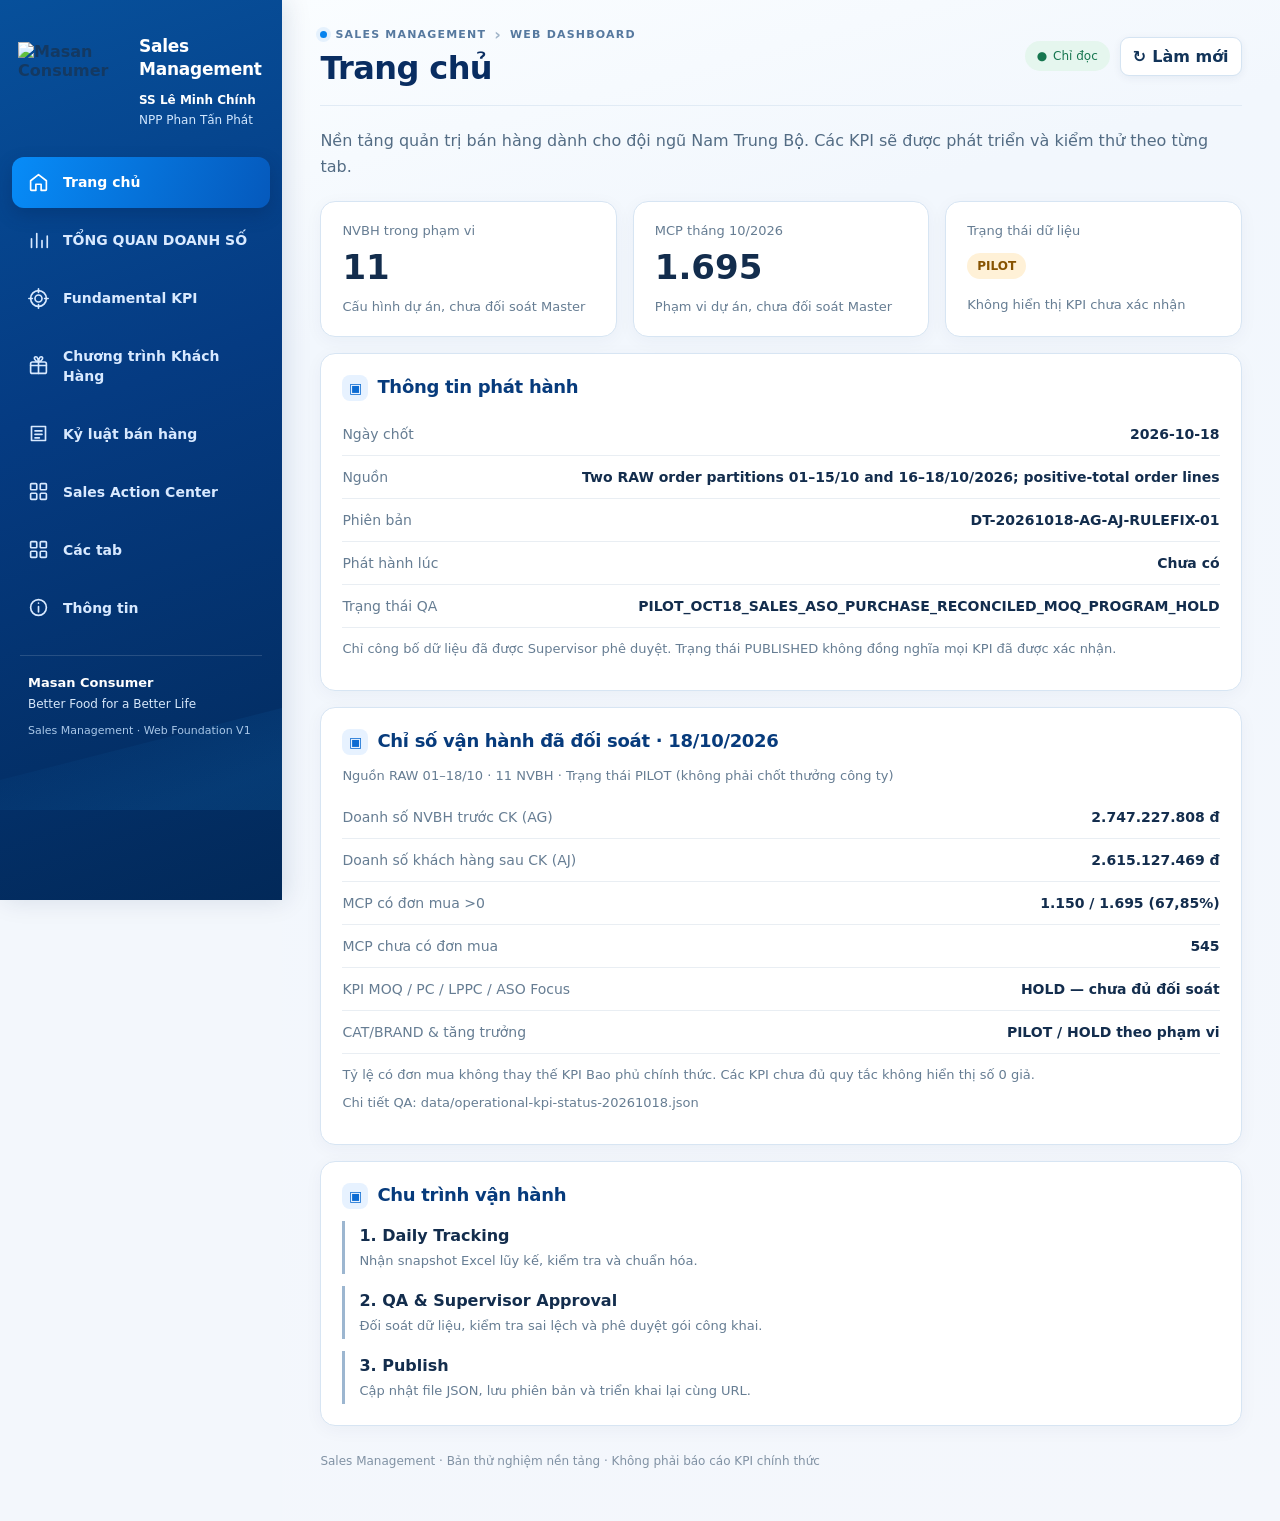
==== commit 10ac787e: "Refresh Dashboard JS assets after MCP/ASO coverage and Action Center text updates" ====
--- a/index.html
+++ b/index.html
@@ -1 +1 @@
-<!doctype html><html lang="vi"><head><meta charset="UTF-8"><meta name="viewport" content="width=device-width,initial-scale=1,viewport-fit=cover"><meta name="theme-color" content="#123459"><meta name="description" content="Sales Management — Dashboard vận hành bán hàng"><title>Sales Management</title><link rel="stylesheet" href="styles.css?v=industry-million-20261018"><link rel="stylesheet" href="action-center.css?v=20261018-compact"></head><body><div class="shell"><aside class="sidebar"><div class="brand"><span class="logo" role="img" aria-label="Logo Masan Consumer"><img class="masan-logo-img" src="https://images.seeklogo.com/logo-png/52/1/masan-group-logo-png_seeklogo-528019.png" alt="Masan Consumer" loading="eager" referrerpolicy="no-referrer"></span><div class="brand-copy"><strong>Sales<br>Management</strong><span class="brand-owner">SS Lê Minh Chính</span><small>NPP Phan Tấn Phát</small></div></div><nav id="sideNav" aria-label="Điều hướng chính"></nav><div class="sidebar-foot"><strong>Masan Consumer</strong><span>Better Food for a Better Life</span><small>Sales Management · Web Foundation V1</small></div></aside><div class="main"><header class="topbar"><div><div class="eyebrow"><span class="eyebrow-dot"></span> SALES MANAGEMENT <span class="crumb-separator">›</span> WEB DASHBOARD</div><h1 id="pageTitle">Trang chủ</h1></div><div class="top-right"><span class="public-tag"><span aria-hidden="true">●</span> Chỉ đọc</span><button id="refresh" class="refresh" title="Tải lại dữ liệu" aria-label="Tải lại dữ liệu"><span aria-hidden="true">↻</span> Làm mới</button></div></header><main id="content" tabindex="-1"></main><footer>Sales Management · Bản thử nghiệm nền tảng · Không phải báo cáo KPI chính thức</footer></div></div><nav id="bottomNav" class="bottom-nav" aria-label="Điều hướng di động"></nav><script src="app.js?v=action-20261018" defer></script><script src="sales-overview-bridge.js?v=industry-million-20261018" defer></script><script src="fundamental-kpi.js" defer></script><script src="customer-programs.js" defer></script><script src="growth-programs.js?v=ponnie120-20261017" defer></script><script src="combo-programs.js" defer></script><script src="sales-discipline.js?v=groups-20261017" defer></script><script src="action-center-core.js?v=20261018-compact" defer></script><script src="action-center.js?v=20261018-compact" defer></script></body></html>
+<!doctype html><html lang="vi"><head><meta charset="UTF-8"><meta name="viewport" content="width=device-width,initial-scale=1,viewport-fit=cover"><meta name="theme-color" content="#123459"><meta name="description" content="Sales Management — Dashboard vận hành bán hàng"><title>Sales Management</title><link rel="stylesheet" href="styles.css?v=industry-million-20261018"><link rel="stylesheet" href="action-center.css?v=20261018-compact"><link rel="stylesheet" href="action-order-activity.css?v=20261018"></head><body><div class="shell"><aside class="sidebar"><div class="brand"><span class="logo" role="img" aria-label="Logo Masan Consumer"><img class="masan-logo-img" src="https://images.seeklogo.com/logo-png/52/1/masan-group-logo-png_seeklogo-528019.png" alt="Masan Consumer" loading="eager" referrerpolicy="no-referrer"></span><div class="brand-copy"><strong>Sales<br>Management</strong><span class="brand-owner">SS Lê Minh Chính</span><small>NPP Phan Tấn Phát</small></div></div><nav id="sideNav" aria-label="Điều hướng chính"></nav><div class="sidebar-foot"><strong>Masan Consumer</strong><span>Better Food for a Better Life</span><small>Sales Management · Web Foundation V1</small></div></aside><div class="main"><header class="topbar"><div><div class="eyebrow"><span class="eyebrow-dot"></span> SALES MANAGEMENT <span class="crumb-separator">›</span> WEB DASHBOARD</div><h1 id="pageTitle">Trang chủ</h1></div><div class="top-right"><span class="public-tag"><span aria-hidden="true">●</span> Chỉ đọc</span><button id="refresh" class="refresh" title="Tải lại dữ liệu" aria-label="Tải lại dữ liệu"><span aria-hidden="true">↻</span> Làm mới</button></div></header><main id="content" tabindex="-1"></main><footer>Sales Management · Bản thử nghiệm nền tảng · Không phải báo cáo KPI chính thức</footer></div></div><nav id="bottomNav" class="bottom-nav" aria-label="Điều hướng di động"></nav><script src="app.js?v=remove-aso-20261022" defer></script><script src="sales-overview-bridge.js?v=mcp-coverage-20261022" defer></script><script src="fundamental-kpi.js" defer></script><script src="customer-programs.js" defer></script><script src="growth-programs.js?v=ponnie120-20261017" defer></script><script src="combo-programs.js" defer></script><script src="sales-discipline.js?v=groups-20261017" defer></script><script src="action-center-core.js?v=short-action-20261022" defer></script><script src="action-center.js?v=20261018-compact" defer></script><script src="action-order-activity.js?v=20261018" defer></script></body></html>
--- a/action-order-activity.css
+++ b/action-order-activity.css
@@ -0,0 +1 @@
+.action-activity{display:flex;flex-wrap:wrap;gap:5px 13px;margin-top:9px;padding-top:8px;border-top:1px solid #e7eef4;color:#526b83;font-size:12px}.action-activity b{font-weight:800;color:#17324f}.action-activity .action-count{font-size:14px;padding:1px 6px;border-radius:5px}.action-activity .action-count.below{color:#bb2c26;background:#ffebeb}.action-activity .action-count.equal{color:#157849;background:#e6f6ed}.action-activity .action-count.above{color:#8536ad;background:#f3e9fc}.action-activity .action-count.unknown{color:#697b8e;background:#eef2f6}.action-detail-activity{background:#f4f8fc;padding:8px;border-radius:6px}@media(max-width:440px){.action-activity{gap:5px 10px;font-size:12px}}
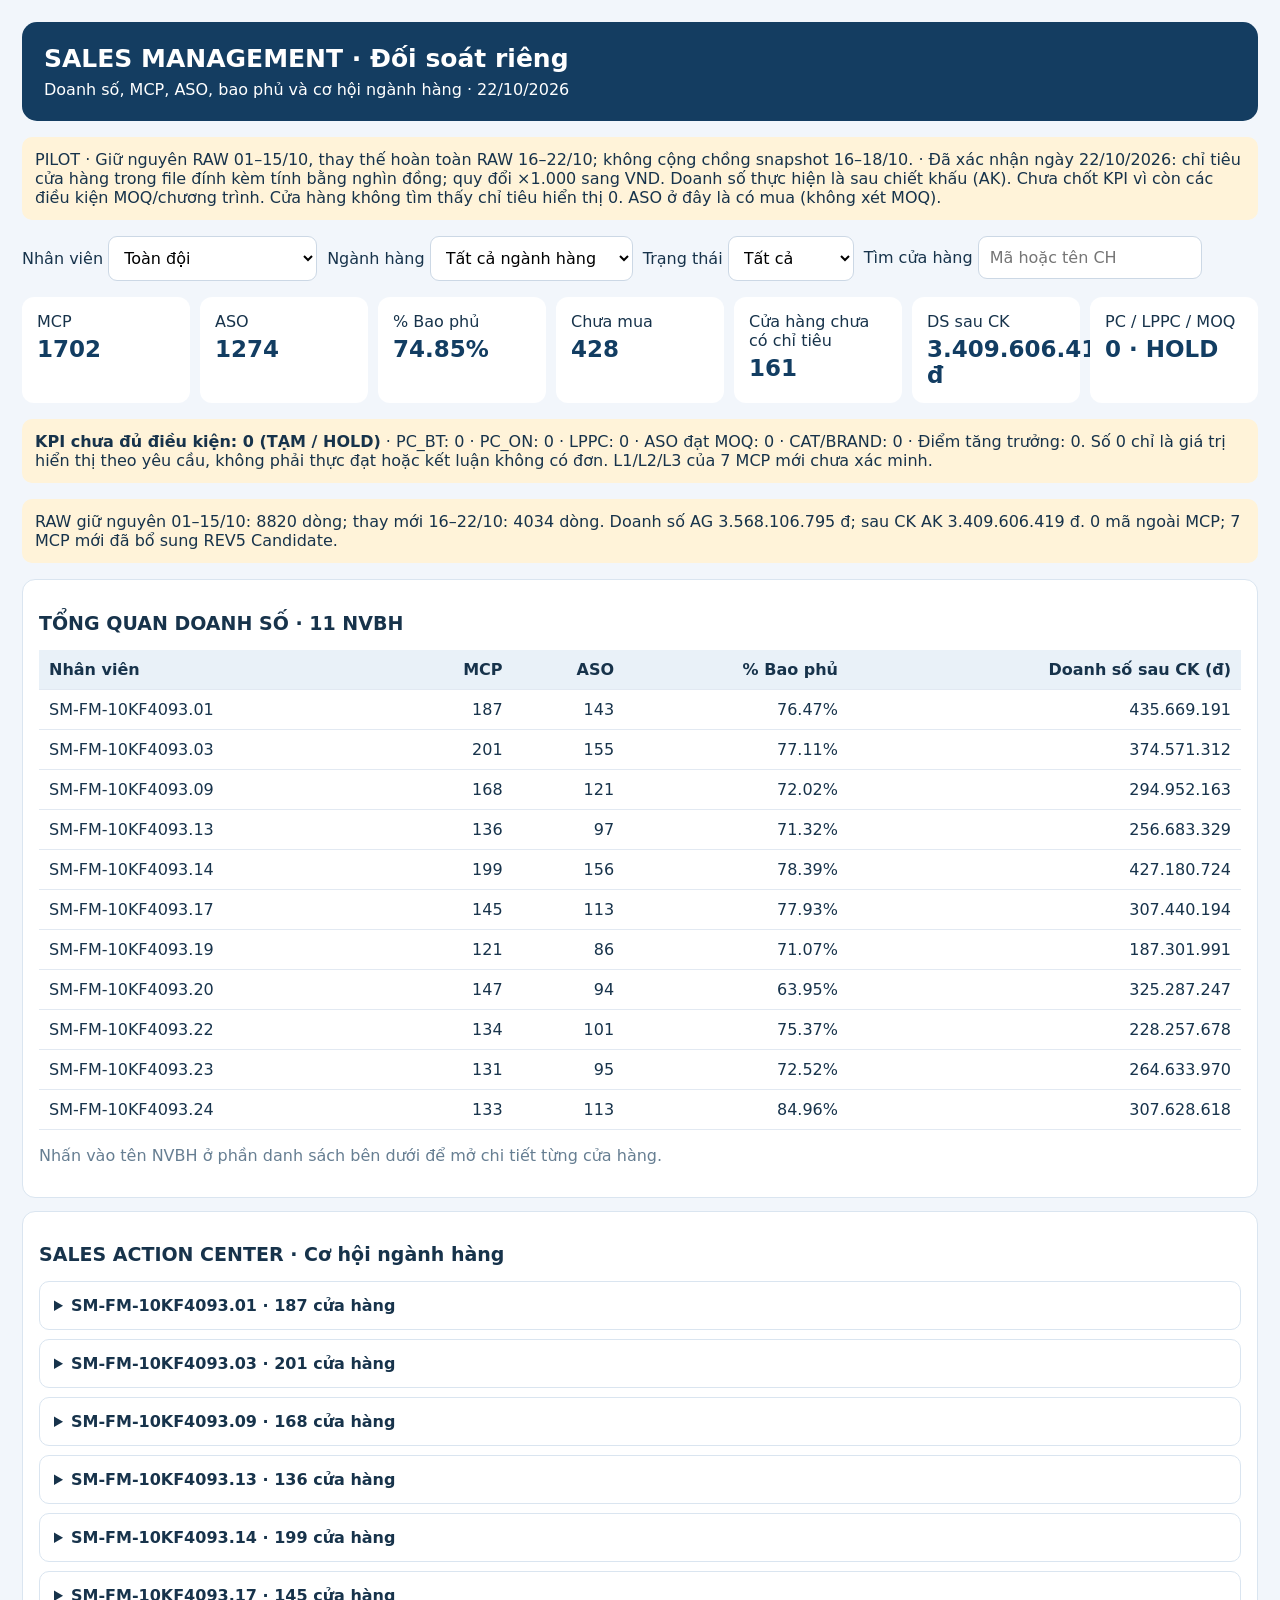
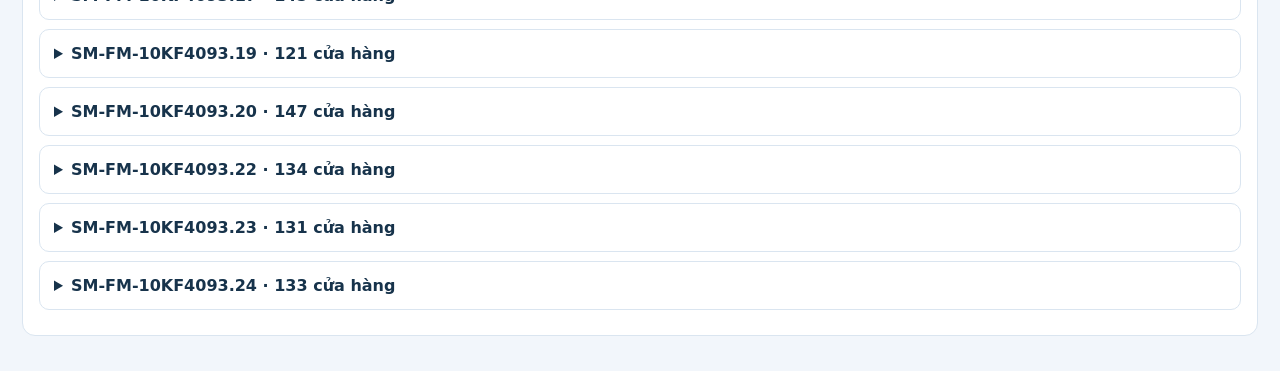
==== commit 69484e41: "Set public GitHub Pages landing to approved full REV5 Oct22 dashboard" ====
--- a/index.html
+++ b/index.html
@@ -1 +1 @@
-<!doctype html><html lang="vi"><head><meta charset="UTF-8"><meta name="viewport" content="width=device-width,initial-scale=1,viewport-fit=cover"><meta name="theme-color" content="#123459"><meta name="description" content="Sales Management — Dashboard vận hành bán hàng"><title>Sales Management</title><link rel="stylesheet" href="styles.css?v=industry-million-20261018"><link rel="stylesheet" href="action-center.css?v=20261018-compact"><link rel="stylesheet" href="action-order-activity.css?v=20261018"></head><body><div class="shell"><aside class="sidebar"><div class="brand"><span class="logo" role="img" aria-label="Logo Masan Consumer"><img class="masan-logo-img" src="https://images.seeklogo.com/logo-png/52/1/masan-group-logo-png_seeklogo-528019.png" alt="Masan Consumer" loading="eager" referrerpolicy="no-referrer"></span><div class="brand-copy"><strong>Sales<br>Management</strong><span class="brand-owner">SS Lê Minh Chính</span><small>NPP Phan Tấn Phát</small></div></div><nav id="sideNav" aria-label="Điều hướng chính"></nav><div class="sidebar-foot"><strong>Masan Consumer</strong><span>Better Food for a Better Life</span><small>Sales Management · Web Foundation V1</small></div></aside><div class="main"><header class="topbar"><div><div class="eyebrow"><span class="eyebrow-dot"></span> SALES MANAGEMENT <span class="crumb-separator">›</span> WEB DASHBOARD</div><h1 id="pageTitle">Trang chủ</h1></div><div class="top-right"><span class="public-tag"><span aria-hidden="true">●</span> Chỉ đọc</span><button id="refresh" class="refresh" title="Tải lại dữ liệu" aria-label="Tải lại dữ liệu"><span aria-hidden="true">↻</span> Làm mới</button></div></header><main id="content" tabindex="-1"></main><footer>Sales Management · Bản thử nghiệm nền tảng · Không phải báo cáo KPI chính thức</footer></div></div><nav id="bottomNav" class="bottom-nav" aria-label="Điều hướng di động"></nav><script src="app.js?v=remove-aso-20261022" defer></script><script src="sales-overview-bridge.js?v=mcp-coverage-20261022" defer></script><script src="fundamental-kpi.js" defer></script><script src="customer-programs.js" defer></script><script src="growth-programs.js?v=ponnie120-20261017" defer></script><script src="combo-programs.js" defer></script><script src="sales-discipline.js?v=groups-20261017" defer></script><script src="action-center-core.js?v=short-action-20261022" defer></script><script src="action-center.js?v=20261018-compact" defer></script><script src="action-order-activity.js?v=20261018" defer></script></body></html>
+<!doctype html><html lang="vi"><head><meta charset="utf-8"><meta name="viewport" content="width=device-width,initial-scale=1"><meta http-equiv="refresh" content="0;url=dashboard-20261022.html"><title>Sales Management | Dashboard 22/10/2026</title><script>location.replace("dashboard-20261022.html"+location.search)</script></head><body><p>Đang mở Dashboard Sales Management 22/10/2026… <a href="dashboard-20261022.html">Nhấn để mở Dashboard</a>.</p><p><a href="dashboard-legacy-20261018.html">Dashboard cũ (lưu trữ)</a></p></body></html>
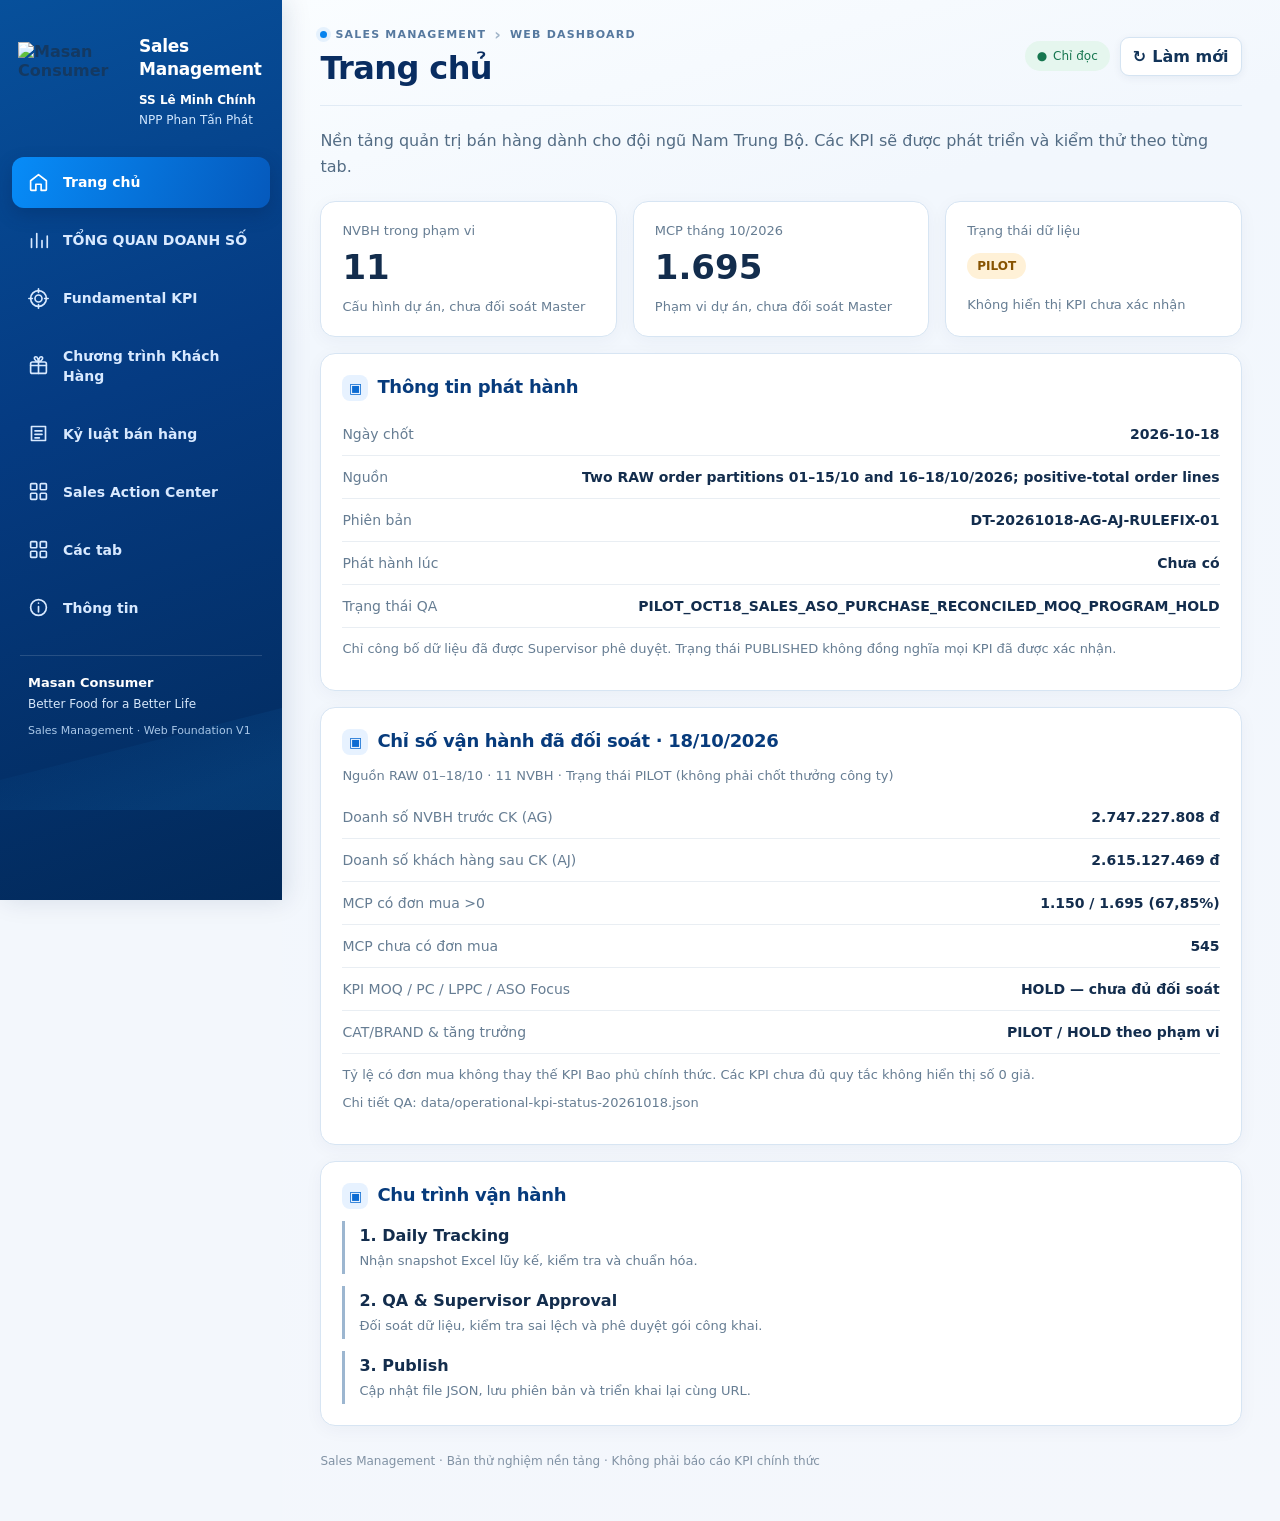
==== commit 0f5553b7: "Restore original multi-tab Sales Management dashboard UI; data refresh separately" ====
--- a/index.html
+++ b/index.html
@@ -1 +1 @@
-<!doctype html><html lang="vi"><head><meta charset="utf-8"><meta name="viewport" content="width=device-width,initial-scale=1"><meta http-equiv="refresh" content="0;url=dashboard-20261022.html"><title>Sales Management | Dashboard 22/10/2026</title><script>location.replace("dashboard-20261022.html"+location.search)</script></head><body><p>Đang mở Dashboard Sales Management 22/10/2026… <a href="dashboard-20261022.html">Nhấn để mở Dashboard</a>.</p><p><a href="dashboard-legacy-20261018.html">Dashboard cũ (lưu trữ)</a></p></body></html>+<!doctype html><html lang="vi"><head><meta charset="UTF-8"><meta name="viewport" content="width=device-width,initial-scale=1,viewport-fit=cover"><meta name="theme-color" content="#123459"><meta name="description" content="Sales Management — Dashboard vận hành bán hàng"><title>Sales Management</title><link rel="stylesheet" href="styles.css?v=industry-million-20261018"><link rel="stylesheet" href="action-center.css?v=20261018-compact"><link rel="stylesheet" href="action-order-activity.css?v=20261018"></head><body><div class="shell"><aside class="sidebar"><div class="brand"><span class="logo" role="img" aria-label="Logo Masan Consumer"><img class="masan-logo-img" src="https://images.seeklogo.com/logo-png/52/1/masan-group-logo-png_seeklogo-528019.png" alt="Masan Consumer" loading="eager" referrerpolicy="no-referrer"></span><div class="brand-copy"><strong>Sales<br>Management</strong><span class="brand-owner">SS Lê Minh Chính</span><small>NPP Phan Tấn Phát</small></div></div><nav id="sideNav" aria-label="Điều hướng chính"></nav><div class="sidebar-foot"><strong>Masan Consumer</strong><span>Better Food for a Better Life</span><small>Sales Management · Web Foundation V1</small></div></aside><div class="main"><header class="topbar"><div><div class="eyebrow"><span class="eyebrow-dot"></span> SALES MANAGEMENT <span class="crumb-separator">›</span> WEB DASHBOARD</div><h1 id="pageTitle">Trang chủ</h1></div><div class="top-right"><span class="public-tag"><span aria-hidden="true">●</span> Chỉ đọc</span><button id="refresh" class="refresh" title="Tải lại dữ liệu" aria-label="Tải lại dữ liệu"><span aria-hidden="true">↻</span> Làm mới</button></div></header><main id="content" tabindex="-1"></main><footer>Sales Management · Bản thử nghiệm nền tảng · Không phải báo cáo KPI chính thức</footer></div></div><nav id="bottomNav" class="bottom-nav" aria-label="Điều hướng di động"></nav><script src="app.js?v=remove-aso-20261022" defer></script><script src="sales-overview-bridge.js?v=mcp-coverage-20261022" defer></script><script src="fundamental-kpi.js" defer></script><script src="customer-programs.js" defer></script><script src="growth-programs.js?v=ponnie120-20261017" defer></script><script src="combo-programs.js" defer></script><script src="sales-discipline.js?v=groups-20261017" defer></script><script src="action-center-core.js?v=short-action-20261022" defer></script><script src="action-center.js?v=20261018-compact" defer></script><script src="action-order-activity.js?v=20261018" defer></script></body></html>
--- a/styles.css
+++ b/styles.css
@@ -0,0 +1,420 @@
+:root{font-family:Inter,system-ui,-apple-system,"Segoe UI",Arial,sans-serif;color:#14253d;background:#f4f7fb;font-synthesis:none}*{box-sizing:border-box}body{margin:0}button{font:inherit;cursor:pointer}.shell{display:flex;min-height:100vh}.sidebar{width:250px;flex-shrink:0;background:#123459;color:#fff;display:flex;flex-direction:column;padding:24px 14px;position:sticky;top:0;height:100vh}.brand{display:flex;align-items:center;gap:11px;padding:0 10px 26px}.brand strong{display:block;font-size:16px}.brand small{display:block;color:#b9cee5;margin-top:3px}.logo{background:#fff;color:#123459;font-weight:800;padding:12px;border-radius:12px}.sidebar nav{display:grid;gap:7px}.navbtn{border:0;background:transparent;color:#cbd9e9;text-align:left;padding:13px;border-radius:11px;display:flex;align-items:center;gap:12px;width:100%}.navbtn.active{background:#28547f;color:#fff;font-weight:700}.navbtn:hover{background:#244b70}.sidebar-foot{margin-top:auto;color:#aec3d9;font-size:12px;line-height:1.8;padding:14px}.main{flex:1;min-width:0;padding:28px clamp(16px,4vw,48px);max-width:1500px}.topbar{display:flex;align-items:center;justify-content:space-between;gap:12px;margin-bottom:25px}.eyebrow{font-size:11px;letter-spacing:1.2px;font-weight:700;color:#65819d}h1{margin:5px 0 0;font-size:clamp(24px,3vw,32px)}h2{font-size:18px;margin:0 0 12px}.top-right{display:flex;align-items:center;gap:10px}.public-tag{font-size:12px;color:#16764f;background:#e5f6ee;padding:8px 12px;border-radius:30px;white-space:nowrap}.refresh{background:#fff;border:1px solid #d8e1eb;border-radius:9px;padding:9px 12px;color:#123459}.grid{display:grid;grid-template-columns:repeat(3,minmax(0,1fr));gap:16px}.card{background:#fff;border:1px solid #e1e8f0;border-radius:16px;padding:21px;box-shadow:0 4px 18px #1b416208}.card.wide{grid-column:1/-1}.muted{color:#667d93}.metric{font-size:34px;font-weight:750;margin:9px 0}.small{font-size:13px}.pill{display:inline-block;padding:6px 10px;background:#e9eef4;border-radius:20px;font-size:12px;font-weight:650}.pill.ok{background:#e0f6e9;color:#12633f}.pill.warn{background:#fff1d7;color:#875300}.pill.bad{background:#ffe9e9;color:#a22e2e}.intro{margin:0 0 20px;color:#536c84;line-height:1.65}.steps{display:grid;gap:12px}.step{border-left:3px solid #9cb6d0;padding:5px 14px}.step strong{display:block;margin-bottom:5px}.empty{text-align:center;padding:42px 15px;color:#647b90}.empty-icon{font-size:36px;margin-bottom:12px}.data-row{display:flex;justify-content:space-between;gap:10px;border-bottom:1px solid #e9eef3;padding:13px 0;font-size:14px}.data-row:last-child{border:0}.data-row strong{text-align:right;overflow-wrap:anywhere}footer{font-size:12px;color:#8192a4;padding:28px 0}.bottom-nav{display:none}.notice{background:#edf5ff;border-left:4px solid #3876b3;padding:13px 16px;border-radius:8px;margin-bottom:20px;font-size:13px;line-height:1.6}.error{background:#fff1ef;border-left-color:#c84d42}.tabs-grid{display:grid;grid-template-columns:repeat(2,minmax(0,1fr));gap:12px}.tile{border:1px solid #e1e8f0;background:#fff;border-radius:12px;padding:17px;text-align:left;min-height:95px}.tile strong{display:block;margin:5px 0}.tile:hover{border-color:#5e92c4}@media(max-width:900px){.sidebar{width:205px}.grid{grid-template-columns:repeat(2,minmax(0,1fr))}}@media(max-width:700px){.sidebar{display:none}.main{padding:21px 15px 80px;width:100%}.topbar{align-items:flex-start}.eyebrow{font-size:9px}.top-right{flex-direction:column;align-items:flex-end;gap:5px}.refresh{padding:6px 9px;font-size:12px}.grid{grid-template-columns:1fr 1fr;gap:10px}.card{padding:16px}.metric{font-size:30px}.bottom-nav{position:fixed;display:flex;bottom:0;left:0;right:0;background:#fff;border-top:1px solid #dce5ef;padding:6px 6px max(6px,env(safe-area-inset-bottom));justify-content:space-around;z-index:5}.bottom-nav .navbtn{display:flex;flex-direction:column;align-items:center;gap:2px;padding:7px 3px;font-size:10px;color:#687f96;flex:1;text-align:center}.bottom-nav .navbtn.active{background:#e7f1fb;color:#123459}.bottom-nav .symbol{font-size:21px}.tabs-grid{grid-template-columns:1fr}}@media(max-width:380px){.grid{grid-template-columns:1fr}}
+
+
+/* Sales Overview */
+.filterbar{display:grid;grid-template-columns:repeat(2,minmax(0,1fr));gap:12px;margin:0 0 16px}.filterbar label{display:grid;gap:6px;font-size:13px;font-weight:700}.filterbar select{min-width:0;width:100%;border:1px solid #ccd8e5;border-radius:10px;padding:12px;background:#fff;color:#14253d}
+#content>.card{margin-bottom:16px}.sales-summary{border-left:5px solid #9ca3af;background:#f8fafc;padding:14px;border-radius:11px}.sales-summary.red,.division-row.red{border-left-color:#dc2626;background:#fff1f2}.sales-summary.green,.division-row.green{border-left-color:#16a34a;background:#f0fdf4}.sales-summary.purple,.division-row.purple{border-left-color:#9333ea;background:#faf5ff}.sales-name{font-size:16px;font-weight:750;margin-bottom:10px}.sales-figures{display:grid;grid-template-columns:repeat(5,minmax(0,1fr));gap:9px}.sales-figures span{font-size:12px;color:#5b6b80;display:grid;gap:5px}.sales-figures b{font-size:15px;color:#14253d;overflow-wrap:anywhere}.sales-note{margin-top:12px;font-weight:800;font-size:13px}.sales-summary.red .sales-note{color:#b91c1c}.sales-summary.green .sales-note{color:#15803d}.sales-summary.purple .sales-note{color:#7e22ce}
+.employee-card{border:1px solid #e1e8f0;border-radius:12px;margin:10px 0;overflow:hidden}.employee-card summary{cursor:pointer;list-style:none;position:relative;padding:10px 30px 10px 10px}.employee-card summary::-webkit-details-marker{display:none}.employee-card summary:after{content:'⌄';position:absolute;right:12px;top:20px;font-size:22px}.employee-card[open] summary:after{content:'⌃'}.employee-card .sales-summary{margin:0}.division-list{padding:12px;background:#f8fafc;display:grid;gap:8px}.division-row{border-left:4px solid #9ca3af;padding:10px;border-radius:8px;display:grid;grid-template-columns:1.5fr repeat(5,1fr);gap:8px;align-items:center;font-size:12px}.division-row strong{font-size:13px}
+.chart-wrap{overflow-x:auto}.chart-key{display:flex;gap:16px;justify-content:space-between;font-size:12px;color:#667d93;margin:0 0 12px}.key-time{color:#ef4444;font-weight:700}.bar-chart{height:275px;min-width:500px;display:flex;align-items:stretch;gap:8px;padding:0 4px;position:relative}.time-line{position:absolute;left:0;right:0;bottom:calc(39px + var(--time-pos));border-top:2px dashed #ef4444;z-index:2;pointer-events:none}.bar-item{flex:1;min-width:0;display:flex;flex-direction:column;align-items:center}.bar-value{height:27px;font-size:11px;font-weight:700;white-space:nowrap}.bar-track{height:209px;width:100%;max-width:55px;display:flex;align-items:flex-end;background:#f1f5f9;border-radius:6px 6px 0 0;overflow:hidden}.bar-fill{width:100%;background:#94a3b8;border-radius:6px 6px 0 0}.bar-fill.red{background:#dc2626}.bar-fill.green{background:#16a34a}.bar-fill.purple{background:#9333ea}.bar-label{font-size:10px;text-align:center;line-height:1.2;height:38px;overflow:hidden;overflow-wrap:anywhere;padding-top:5px}
+@media(max-width:900px){.sales-figures{grid-template-columns:repeat(3,minmax(0,1fr))}.division-row{grid-template-columns:repeat(3,minmax(0,1fr))}.division-row strong{grid-column:1/-1}}@media(max-width:700px){.filterbar{grid-template-columns:1fr}.sales-figures{grid-template-columns:repeat(2,minmax(0,1fr))}.sales-figures b{font-size:14px}.chart-key{flex-wrap:wrap}.division-row{grid-template-columns:repeat(2,minmax(0,1fr))}}
+
+
+/* Compact overview: desktop fits eleven employees in a single viewport at common laptop resolutions */
+body:has(.sales-compact) .main{padding-top:12px;padding-bottom:8px}
+body:has(.sales-compact) .topbar{margin-bottom:10px}
+body:has(.sales-compact) .topbar h1{font-size:22px}
+body:has(.sales-compact) footer{padding:8px 0}
+.sales-compact{display:grid;gap:8px;font-variant-numeric:tabular-nums}
+.compact-toolbar{display:flex;align-items:center;justify-content:space-between;gap:10px;min-height:38px}
+.compact-source{font-size:11px;color:#526b83;line-height:1.4}
+.compact-filters{display:flex;gap:8px;flex-wrap:wrap}
+.compact-filters label{display:flex;align-items:center;gap:5px;font-size:11px;font-weight:650;color:#526b83}
+.compact-filters select{max-width:185px;min-width:110px;padding:6px 7px;border:1px solid #d3dfe9;border-radius:7px;background:#fff;color:#14253d;font-size:12px}
+.compact-team{display:grid;grid-template-columns:1.2fr repeat(4,1fr) .8fr;gap:8px;align-items:center;padding:9px 12px;background:#123459;color:#fff;border-radius:10px}
+.compact-team>div{min-width:0}.compact-team small{display:block;font-size:10px;color:#bcd2e9;margin-bottom:3px}.compact-team strong{display:block;font-size:clamp(12px,1.2vw,17px);white-space:nowrap}.compact-team-title{font-size:14px;font-weight:800}.compact-team-title small{margin-top:3px}.compact-team-note{font-size:12px;font-weight:800;text-align:center;padding:6px 3px;border-radius:6px;background:#ffffff22}
+.compact-table{background:#fff;border:1px solid #e1e8f0;border-radius:10px;overflow:hidden}
+.compact-heading,.compact-grid,.compact-detail-row{display:grid;grid-template-columns:minmax(140px,1.6fr) minmax(95px,1fr) minmax(95px,1fr) 72px 94px 16px;gap:8px;align-items:center}
+.compact-heading{background:#e9f1f8;color:#405c76;padding:7px 10px;font-size:11px;font-weight:700}
+.compact-heading span:not(:first-child){text-align:right}
+.compact-employee{border-top:1px solid #e7edf4}
+.compact-employee:first-of-type{border-top:0}
+.compact-employee summary{list-style:none;cursor:pointer}
+.compact-employee summary::-webkit-details-marker{display:none}
+.compact-grid{padding:7px 10px;min-height:36px;font-size:12px}
+.compact-employee:nth-of-type(even)>.compact-grid{background:#f8fafc}
+.compact-employee[open]>.compact-grid{background:#edf5ff}
+.compact-person{font-weight:750;overflow:hidden;text-overflow:ellipsis;white-space:nowrap}
+.compact-number{text-align:right;white-space:nowrap}
+.compact-status{text-align:right;font-size:11px;font-weight:750;white-space:nowrap}
+.compact-status.red{color:#b91c1c}.compact-status.green{color:#15803d}.compact-status.purple{color:#7e22ce}
+.compact-chevron{text-align:right;color:#69849b}.compact-employee[open] .compact-chevron{transform:rotate(180deg)}
+.compact-detail{background:#f2f6fb;padding:3px 10px 7px 20px;border-top:1px solid #dce7f1}
+.compact-detail-row{padding:5px 0;font-size:11px;border-bottom:1px solid #e0e8f0}
+.compact-detail-row:last-child{border-bottom:0}
+.compact-div{font-weight:650}.star-top{color:#d08a00;font-size:15px;vertical-align:-1px}
+.compact-footer{font-size:10px;color:#61788e;line-height:1.4}
+@media(max-width:900px){.compact-heading,.compact-grid,.compact-detail-row{grid-template-columns:minmax(120px,1.5fr) minmax(78px,1fr) minmax(78px,1fr) 60px 77px 12px;gap:5px}.compact-team{gap:5px}.compact-grid{font-size:11px}}
+@media(max-width:700px){body:has(.sales-compact) .main{padding:12px 8px 74px}body:has(.sales-compact) .topbar{margin-bottom:8px}body:has(.sales-compact) .topbar h1{font-size:19px}.compact-toolbar{display:grid}.compact-filters{display:grid;grid-template-columns:1fr 1fr}.compact-filters label{display:grid;gap:3px}.compact-filters select{max-width:none;width:100%;min-width:0}.compact-team{grid-template-columns:repeat(3,minmax(0,1fr));gap:8px}.compact-team strong{font-size:13px}.compact-team-title{font-size:12px}.compact-team-note{font-size:11px}.compact-table{overflow-x:auto}.compact-heading,.compact-grid,.compact-detail-row{min-width:590px}.compact-source{font-size:10px}.compact-footer{font-size:10px}}
+@media(max-height:750px) and (min-width:901px){.compact-grid{min-height:32px;padding-top:5px;padding-bottom:5px}.compact-team{padding-top:7px;padding-bottom:7px}.compact-toolbar{min-height:30px}}
+
+
+/* Restored Timegone columns and compact chart */
+.compact-heading,.compact-grid,.compact-detail-row{grid-template-columns:minmax(140px,1.6fr) minmax(95px,1fr) minmax(95px,1fr) 66px 68px 68px 94px 14px;gap:7px}
+.compact-number.red{color:#b91c1c;font-weight:750}.compact-number.green{color:#15803d;font-weight:750}.compact-number.purple{color:#7e22ce;font-weight:750}
+.compact-team{grid-template-columns:1.15fr repeat(5,minmax(0,1fr)) .8fr}
+.compact-chart{background:#fff;border:1px solid #e1e8f0;border-radius:10px;padding:7px 12px}
+.compact-chart-key{display:flex;justify-content:space-between;gap:12px;font-size:11px;color:#48647f;margin-bottom:3px}
+.compact-chart-key span{color:#dc2626}
+.compact-chart-scroll{overflow-x:auto}
+.compact-bars{position:relative;display:flex;gap:9px;min-width:550px;height:122px;align-items:stretch;padding:0 4px}
+.compact-bar-item{flex:1;min-width:0;display:flex;flex-direction:column;align-items:center;position:relative}
+.compact-bar-value{height:17px;font-size:10px;font-weight:750}
+.compact-bar-track{height:76px;width:100%;max-width:58px;background:#f1f5f9;display:flex;align-items:flex-end;overflow:hidden;border-radius:4px 4px 0 0}
+.compact-bar-fill{width:100%;background:#94a3b8}.compact-bar-fill.red{background:#dc2626}.compact-bar-fill.green{background:#16a34a}.compact-bar-fill.purple{background:#9333ea}
+.compact-bar-label{height:29px;font-size:9px;text-align:center;line-height:1.2;overflow:hidden}
+.compact-time-line{position:absolute;left:0;right:0;border-top:2px dashed #dc2626;z-index:2;pointer-events:none}
+@media(max-width:900px){.compact-heading,.compact-grid,.compact-detail-row{grid-template-columns:minmax(130px,1.5fr) minmax(90px,1fr) minmax(90px,1fr) 62px 62px 62px 84px 12px;gap:5px}}
+@media(max-width:700px){
+ .compact-team{grid-template-columns:repeat(3,minmax(0,1fr))}
+ .compact-table{overflow-x:auto;overscroll-behavior-x:contain;-webkit-overflow-scrolling:touch}
+ .compact-heading,.compact-grid,.compact-detail-row{min-width:810px;grid-template-columns:155px 105px 105px 66px 66px 66px 88px 12px;gap:5px}
+ .compact-heading>strong,.compact-grid>.compact-person,.compact-detail-row>.compact-div{position:sticky;left:0;z-index:3;background:#e9f1f8;box-shadow:2px 0 5px #0c30501a;padding:5px 3px;margin:-5px -3px}
+ .compact-grid>.compact-person{background:#fff}
+ .compact-employee:nth-of-type(even)>.compact-grid>.compact-person{background:#f8fafc}
+ .compact-employee[open]>.compact-grid>.compact-person{background:#edf5ff}
+ .compact-detail-row>.compact-div{background:#f2f6fb}
+ .compact-chart{padding:7px}
+}
+
+
+/* Fundamental KPI: seven KPIs × eleven employees, compact desktop and sticky name on mobile */
+.fundamental-page{display:grid;gap:10px}
+.fundamental-warning{padding:9px 12px;border-left:3px solid #c58a21;background:#fff7e8;color:#745318;font-size:12px;border-radius:6px}
+.fundamental-scroll{background:#fff;border:1px solid #dce5ef;border-radius:10px;overflow:auto;max-width:100%;-webkit-overflow-scrolling:touch}
+.fundamental-row{display:grid;grid-template-columns:155px repeat(7,minmax(118px,1fr));min-width:1050px;align-items:stretch;border-bottom:1px solid #e5edf4}
+.fundamental-row:last-child{border-bottom:0}
+.fundamental-row>strong:first-child{position:sticky;left:0;z-index:2;background:#fff;display:flex;align-items:center;padding:8px 9px;font-size:12px;box-shadow:2px 0 5px #173b5716}
+.fundamental-row:nth-child(even)>strong:first-child{background:#f8fafc}
+.fundamental-row:nth-child(even){background:#f8fafc}
+.fundamental-header{background:#e7f0f8;position:sticky;top:0;z-index:3}
+.fundamental-header>strong{font-size:11px;text-align:center;padding:9px 4px;display:flex;align-items:center;justify-content:center}
+.fundamental-header>strong:first-child{background:#e7f0f8}
+.fundamental-team{background:#eaf4ff}
+.fundamental-team>strong:first-child{background:#eaf4ff}
+.fundamental-metric{padding:6px 5px;display:grid;gap:2px;text-align:center;border-left:1px solid #e9eef4;font-size:10px}
+.fundamental-metric span{display:flex;justify-content:space-between;gap:3px;white-space:nowrap;color:#64748b}
+.fundamental-metric b{color:#203950;font-size:10px}
+.fundamental-metric>strong{font-size:14px;color:#718096}
+.fundamental-metric.red>strong{color:#b91c1c}
+.fundamental-metric.green>strong{color:#15803d}
+.fundamental-metric.purple>strong{color:#7e22ce}
+@media(max-width:700px){.fundamental-row{grid-template-columns:140px repeat(7,122px);min-width:994px}.fundamental-row>strong:first-child{font-size:11px}.fundamental-metric{padding:7px 4px}}
+
+
+/* Fundamental KPI screenshot layout v2: 12 visible rows, visually dominant team */
+body:has(.fundamental-page) .main{padding-top:10px;padding-bottom:8px}
+body:has(.fundamental-page) .topbar{margin-bottom:8px}
+body:has(.fundamental-page) .topbar h1{font-size:21px}
+body:has(.fundamental-page) footer{padding:6px 0}
+.fundamental-page{gap:6px}
+.fundamental-page .compact-toolbar{min-height:30px}
+.fundamental-page .fundamental-scroll{border-radius:9px}
+.fundamental-page .fundamental-row{grid-template-columns:150px repeat(7,minmax(114px,1fr));min-width:1000px}
+.fundamental-page .fundamental-header>strong{padding:7px 3px;font-size:10px}
+.fundamental-page .fundamental-row>strong:first-child{padding:5px 8px;font-size:11px;line-height:1.15}
+.fundamental-page .fundamental-metric{padding:4px 5px;gap:1px;font-size:9px;line-height:1.15}
+.fundamental-page .fundamental-metric span{font-size:9px}
+.fundamental-page .fundamental-metric b{font-size:10px}
+.fundamental-page .fundamental-metric>strong{font-size:13px}
+.fundamental-page .fundamental-team{background:#14365a;color:white;border-top:2px solid #0c2946;border-bottom:2px solid #0c2946}
+.fundamental-page .fundamental-team>strong:first-child{background:#14365a;color:white;font-size:13px;font-weight:850}
+.fundamental-page .fundamental-team .fundamental-metric{border-color:#ffffff25}
+.fundamental-page .fundamental-team .fundamental-metric span{color:#c8d9ec}
+.fundamental-page .fundamental-team .fundamental-metric b{color:white}
+.fundamental-page .fundamental-team .fundamental-metric>strong{font-size:16px;color:white}
+.fundamental-page .fundamental-team .fundamental-metric.red>strong{color:#ffb0b0}
+.fundamental-page .fundamental-team .fundamental-metric.green>strong{color:#9cf1b9}
+.fundamental-page .fundamental-team .fundamental-metric.purple>strong{color:#dfb4ff}
+.fundamental-page .fundamental-warning{padding:6px 9px;font-size:11px}
+.fundamental-page .compact-footer{font-size:10px;line-height:1.25}
+@media(max-width:700px){.fundamental-page .fundamental-row{grid-template-columns:138px repeat(7,120px);min-width:978px}.fundamental-page .fundamental-row>strong:first-child{font-size:11px}.fundamental-page .fundamental-team>strong:first-child{font-size:12px}}
+
+
+/* Fundamental KPI: red-indicator management watchlist */
+.fundamental-risk{border:1px solid #e0e7ef;border-radius:9px;background:#fff;padding:9px 12px}
+.fundamental-risk-heading{display:flex;justify-content:space-between;align-items:center;gap:10px;flex-wrap:wrap}
+.fundamental-risk-heading strong{font-size:13px;color:#14365a}
+.fundamental-risk-heading span{font-size:11px;color:#64748b}
+.fundamental-risk p{font-size:11px;color:#6b7280;margin:6px 0 0}
+.fundamental-risk-list{display:grid;grid-template-columns:repeat(auto-fit,minmax(205px,1fr));gap:7px;margin-top:7px}
+.fundamental-risk-item{display:grid;grid-template-columns:1fr auto;gap:3px 8px;background:#fff7f7;border-left:3px solid #dc2626;border-radius:6px;padding:7px 9px;font-size:11px}
+.fundamental-risk-item strong{font-size:12px}
+.fundamental-risk-item b{color:#b91c1c}
+.fundamental-risk-item span{grid-column:1/-1;color:#991b1b;line-height:1.4}
+@media(max-width:700px){.fundamental-risk{padding:8px}.fundamental-risk-list{grid-template-columns:1fr}}
+
+
+/* Customer Programs — Hội Viên Doanh Nhân */
+.hvdn-page{display:grid;gap:11px}.hvdn-meta,.hvdn-hint{font-size:11px;color:#64748b;margin:2px 0}
+.hvdn-card{background:white;border:1px solid #dfe6ed;border-radius:10px;padding:11px;min-width:0}
+.hvdn-card h3{margin:0 0 8px;font-size:15px;color:#173c61}
+.hvdn-scroll{overflow:auto;max-width:100%;border-radius:6px}
+.hvdn-table{border-collapse:separate;border-spacing:0;min-width:960px;width:100%;font-size:11px}
+.hvdn-table th,.hvdn-table td{padding:7px 8px;border-bottom:1px solid #e7ebf0;text-align:center;white-space:nowrap}
+.hvdn-table tr>th:first-child{position:sticky;left:0;z-index:1;text-align:left;background:white;min-width:150px}
+.hvdn-table tr:first-child th{background:#edf3fa;color:#214b71;font-size:10px}
+.hvdn-table tr:first-child th:first-child{z-index:3}
+.hvdn-table .hvdn-team td,.hvdn-table .hvdn-team th{background:#173b5f!important;color:#fff!important;font-weight:800;font-size:12px}
+.hvdn-employee{border:1px solid #e1e8ef;border-radius:7px;margin-top:5px;overflow:hidden}
+.hvdn-toggle{border:0;background:#f7fafc;width:100%;padding:9px 11px;display:flex;justify-content:space-between;gap:12px;text-align:left;cursor:pointer;color:#173b5f}
+.hvdn-toggle span{font-size:11px;color:#64748b}
+.hvdn-subtoggle{background:#eaf1fa;padding-left:21px}
+.hvdn-program{margin:4px 7px}
+.hvdn-program .hvdn-scroll{padding:5px 0}
+@media(max-width:700px){.hvdn-card{padding:7px}.hvdn-table th,.hvdn-table td{padding:6px}.hvdn-table tr>th:first-child{min-width:125px}}
+
+/* Customer growth pilot */
+.hvdn-section-title{margin:22px 0 12px;font-size:1.18rem}.hvdn-search{box-sizing:border-box;width:100%;padding:12px 14px;border:1px solid #cbd5e1;border-radius:10px;font:inherit;margin:8px 0 12px}.hvdn-customer-result{border:1px solid #e2e8f0;border-radius:10px;padding:12px;margin:12px 0}.hvdn-customer-result p{margin:8px 0;font-size:.9rem}.growth-wide{min-width:2300px}.growth-wide th:first-child{min-width:185px}.growth-wide th:last-child,.growth-wide td:last-child{min-width:300px;max-width:400px;white-space:normal}.growth-wide td{white-space:nowrap}.hvdn-card{margin-bottom:16px}
+
+/* Growth program readability */
+.growth-wide thead th.growth-program-heading{background:#17365c;color:#fff;text-align:center;border-right:3px solid #fff;font-weight:800;letter-spacing:.02em}.growth-wide thead tr:nth-child(2) th{background:#e8f1fb;color:#153454;font-weight:700}.growth-wide tbody tr:nth-child(even){background:#f4f8fc}.growth-wide tbody tr:hover{background:#e5f2ff}.growth-wide tbody td:nth-child(4n+1){border-right:2px solid #a8bdd5}.growth-wide .growth-customer{position:sticky;left:0;z-index:2;background:#fff;min-width:210px;text-align:left;box-shadow:2px 0 4px #00000012}.growth-wide tbody tr:nth-child(even) .growth-customer{background:#f4f8fc}.growth-customer small{display:block;color:#64748b;font-size:.78em;font-weight:400;margin-top:4px}.growth-channel{display:inline-block;padding:2px 7px;border-radius:6px;font-size:.72em;font-weight:800;vertical-align:middle}.growth-off{background:#dbeafe;color:#1e40af}.growth-on{background:#fef3c7;color:#92400e}.growth-wide thead th:first-child{position:sticky;left:0;z-index:4;background:#17365c;color:#fff}.growth-wide{border-collapse:separate;border-spacing:0}.hvdn-scroll{overscroll-behavior-x:contain}
+
+/* Growth table layout correction 2026-10-17: fixed 4-column program bands and safe sticky layers */
+.growth-scroll{width:100%;max-width:100%;overflow-x:auto;overflow-y:auto;position:relative;isolation:isolate;border:1px solid #d7e2ee;border-radius:8px}
+.growth-scroll .growth-wide{width:3300px;min-width:3300px;max-width:none;table-layout:fixed;border-collapse:separate;border-spacing:0;margin:0}
+.growth-wide col.growth-col-customer{width:216px}
+.growth-wide col.growth-col-number{width:116px}
+.growth-wide col.growth-col-note{width:300px}
+.growth-wide thead tr:first-child{height:39px}
+.growth-wide thead tr:nth-child(2){height:39px}
+.growth-wide thead th{box-sizing:border-box;white-space:nowrap;overflow:hidden;text-overflow:ellipsis;vertical-align:middle}
+.growth-wide thead tr:first-child th.growth-program-heading{position:static!important;min-width:0!important;width:auto!important;z-index:auto}
+.growth-wide thead tr:nth-child(2) th:first-child{position:static!important;left:auto!important;z-index:auto!important;min-width:0!important}
+.growth-wide thead th.growth-header-customer{position:sticky!important;left:0!important;top:0!important;z-index:8!important;background:#17365c!important;color:#fff!important;width:216px!important;min-width:216px!important;max-width:216px!important;white-space:normal;text-align:left}
+.growth-wide thead th.growth-header-note{position:static!important;min-width:0!important;width:300px!important;background:#17365c!important;color:#fff!important}
+.growth-wide tbody tr>th.growth-customer{position:sticky!important;left:0!important;z-index:3!important;box-sizing:border-box;width:216px!important;min-width:216px!important;max-width:216px!important;overflow:hidden;white-space:normal;overflow-wrap:anywhere;border-right:2px solid #adc2da;box-shadow:3px 0 6px #0d284522}
+.growth-wide tbody td{box-sizing:border-box;width:116px;min-width:0!important;max-width:116px;overflow:hidden;text-overflow:ellipsis;text-align:right;padding:9px 8px;font-variant-numeric:tabular-nums}
+.growth-wide tbody td:last-child{width:300px;min-width:0!important;max-width:300px!important;text-align:left;white-space:normal;overflow-wrap:anywhere}
+.growth-wide tbody td:nth-child(4n+1){border-right:2px solid #9db9d7}
+.growth-wide thead tr:nth-child(2) th:nth-child(4n){border-right:2px solid #9db9d7}
+.growth-wide .growth-customer small{font-size:10px}
+@media(max-width:700px){.growth-wide col.growth-col-customer{width:180px}.growth-wide thead th.growth-header-customer,.growth-wide tbody tr>th.growth-customer{width:180px!important;min-width:180px!important;max-width:180px!important}}
+
+/* Customer program three-section jump navigation */
+.customer-jump-nav{display:grid;grid-template-columns:repeat(3,minmax(0,1fr));gap:10px;margin:6px 0 14px}.customer-jump-btn{display:flex;align-items:center;justify-content:space-between;gap:8px;min-height:66px;padding:12px 15px;border:1px solid #bed0e2;border-radius:12px;background:linear-gradient(145deg,#f5f9ff,#e9f2fc);color:#15395d;text-align:left;font-size:14px;font-weight:800;line-height:1.35;cursor:pointer;box-shadow:0 2px 5px #122c4412;transition:transform .15s,box-shadow .15s}.customer-jump-btn:hover,.customer-jump-btn:focus-visible{background:#dcecfb;box-shadow:0 4px 12px #122c4428;transform:translateY(-1px)}.customer-jump-btn span{font-size:20px;color:#386a9c;flex:none}.hvdn-section-title,.hvdn-combo-placeholder{scroll-margin-top:85px}.hvdn-combo-placeholder{background:#f7f9fc;border:1px dashed #b4c8db;border-radius:12px;padding:18px;color:#52657a}.hvdn-combo-placeholder h2{margin-top:0;color:#173b5f}.hvdn-combo-placeholder p{font-size:13px;margin-bottom:0}@media(max-width:700px){.customer-jump-nav{gap:6px}.customer-jump-btn{font-size:11px;padding:9px 7px;min-height:72px;border-radius:9px}.customer-jump-btn span{font-size:15px}}
+
+/* Mobile density: keep customer names readable while exposing more program values */
+@media(max-width:700px){
+ .hvdn-page{gap:8px}
+ .hvdn-card{padding:6px;border-radius:8px}
+ .hvdn-employee{margin-top:4px}
+ .hvdn-toggle{padding:8px 9px}
+ .hvdn-toggle strong{font-size:13px;line-height:1.25}
+ .hvdn-toggle span{font-size:10px;white-space:nowrap}
+ .growth-scroll{border-radius:5px;-webkit-overflow-scrolling:touch}
+ .growth-scroll .growth-wide{width:2070px!important;min-width:2070px!important;table-layout:fixed;font-size:10px}
+ .growth-wide col.growth-col-customer{width:112px!important}
+ .growth-wide col.growth-col-number{width:66px!important}
+ .growth-wide col.growth-col-note{width:374px!important}
+ .growth-wide thead tr:first-child{height:32px}
+ .growth-wide thead tr:nth-child(2){height:30px}
+ .growth-wide thead th{font-size:9px!important;padding:5px 3px!important;line-height:1.15}
+ .growth-wide thead th.growth-header-customer,
+ .growth-wide tbody tr>th.growth-customer{width:112px!important;min-width:112px!important;max-width:112px!important}
+ .growth-wide thead th.growth-header-customer{font-size:10px!important;padding:6px!important;white-space:normal}
+ .growth-wide tbody tr>th.growth-customer{padding:6px 5px!important;font-size:10.5px;line-height:1.25;overflow-wrap:anywhere;box-shadow:2px 0 4px #0d284522}
+ .growth-wide .growth-customer small{font-size:9px;margin-top:2px;line-height:1.15}
+ .growth-wide tbody td{width:66px!important;max-width:66px!important;padding:7px 3px!important;font-size:10px;text-align:right;letter-spacing:-.15px}
+ .growth-wide tbody td:last-child{width:374px!important;max-width:374px!important;min-width:0!important;white-space:normal;letter-spacing:normal}
+ .growth-wide .growth-channel{font-size:9px;padding:1px 4px;margin-left:2px}
+ .growth-wide thead tr:first-child th.growth-program-heading{font-size:10px!important}
+ .hvdn-hint,.hvdn-meta{font-size:10px;line-height:1.45}
+}
+
+/* Customer program completion colors */
+.hvdn-page .program-percent{display:inline-block;padding:2px 6px;border-radius:5px;font-weight:800;white-space:nowrap}.hvdn-page .program-percent-low{color:#b91c1c;background:#fef2f2}.hvdn-page .program-percent-ok{color:#15803d;background:#f0fdf4}.hvdn-page .program-percent-unknown{color:#64748b}.combo-alert{color:#b91c1c;font-weight:800}
+
+/* Combo dashboard responsive employee metrics */
+.hvdn-combo-section{margin-top:18px;scroll-margin-top:85px}.combo-employee{border:1px solid #d7e3ef;border-radius:9px;margin:9px 0;overflow:hidden}.combo-employee-toggle{display:flex;justify-content:space-between;width:100%;border:0;background:#eaf2fb;color:#183a5c;padding:12px 14px;text-align:left;font:inherit;font-weight:750;cursor:pointer}.combo-metrics{display:grid;grid-template-columns:repeat(5,minmax(0,1fr));gap:1px;background:#d7e3ef}.combo-metrics>span{display:flex;flex-direction:column;gap:5px;background:#fff;padding:10px;font-size:12px}.combo-metrics b{font-size:16px;color:#183a5c}.combo-table th small{display:block;font-size:10px;color:#64748b}.combo-table td{text-align:center}.combo-search-results{margin:12px 0;border-top:2px solid #d7e3ef;padding-top:10px}.combo-alert{color:#b91c1c;font-weight:800}@media(max-width:700px){.combo-metrics{grid-template-columns:repeat(2,minmax(0,1fr))}.combo-metrics>span{padding:8px;font-size:11px}.combo-metrics b{font-size:14px}.combo-employee-toggle{padding:10px}.combo-table{font-size:11px}}
+
+/* UI 2026-10-17 — approved modern navy/blue design, presentation only */
+:root{--ui-navy:#06336e;--ui-blue:#0877e7;--ui-line:#d7e5f3;--ui-ink:#092d61}
+body{background:#f3f7fc;color:#132d4d}
+.sidebar{width:282px;background:linear-gradient(160deg,#064a96 0%,#063575 45%,#04275c 100%);padding:28px 12px 18px;box-shadow:4px 0 24px #062b5920;overflow-y:auto}
+.brand{padding:7px 10px 28px;align-items:center;gap:13px}
+.logo{width:92px;height:92px;flex:0 0 92px;display:grid;place-items:center;background:#fff;border-radius:17px;padding:9px;box-shadow:0 8px 24px #001e4560}
+.masan-mark{width:100%;height:auto;display:block}
+.brand-copy{min-width:0}
+.brand strong{font-size:18px;line-height:1.35;letter-spacing:-.25px}
+.brand-owner{display:block;font-size:13px;font-weight:800;margin-top:12px;color:#fff;white-space:nowrap}
+.brand small{font-size:12px;color:#d1e7ff;margin-top:5px;line-height:1.4}
+.sidebar nav{gap:7px}
+.navbtn{padding:15px 13px;border-radius:12px;color:#d8e9ff;font-size:14px;transition:background .18s ease,transform .18s ease}
+.navbtn .symbol{font-size:20px;min-width:24px;text-align:center}
+.navbtn.active{background:linear-gradient(120deg,#0781f3,#0862cb);color:#fff;box-shadow:0 7px 17px #0324544a}
+.navbtn:hover{background:#1970bd;transform:translateX(2px)}
+.sidebar-foot{font-size:12px;color:#d6e7fa;line-height:1.7;border-top:1px solid #ffffff24;margin:22px 8px 0;padding:16px 8px}
+.sidebar-foot strong,.sidebar-foot span,.sidebar-foot small{display:block}
+.sidebar-foot strong{color:#fff;font-size:13px}
+.sidebar-foot small{font-size:11px;color:#a9c7e8;margin-top:7px}
+.main{max-width:none;padding:25px clamp(17px,3vw,40px);background:linear-gradient(165deg,#fafdff 0%,#f2f7fd 340px,#f4f7fc 100%)}
+.topbar{border-bottom:1px solid #e1ebf5;padding:0 0 18px;margin-bottom:22px}
+.topbar h1{color:var(--ui-ink);letter-spacing:-.6px}
+.eyebrow{color:#56799f}
+.card,.hvdn-card,.combo-employee,.employee-card,.compact-table,.fundamental-scroll{border-color:var(--ui-line);box-shadow:0 3px 14px #153d6808}
+.card{border-radius:15px}
+.card h2,.hvdn-section-title{color:#083a7c}
+.refresh{border-color:#d5e4f2;box-shadow:0 2px 8px #0c366010}
+.hvdn-combo-section .combo-employee{border:1px solid #d1e2f3;border-radius:12px;overflow:hidden;margin:11px 0;background:#fff}
+.hvdn-combo-section .combo-employee-toggle{background:linear-gradient(100deg,#e7f2fd,#edf6ff);color:#073b7b;padding:14px 16px;font-size:16px}
+.hvdn-combo-section .combo-metrics{background:#fff}
+.hvdn-combo-section .combo-metrics b{color:#0a3774;font-weight:800}
+.hvdn-combo-section .hvdn-table th{color:#093d7d}
+.hvdn-combo-section .fundamental-warning{border-left-color:#f49b23;background:#fff7e9}
+.navbtn:focus-visible,.combo-employee-toggle:focus-visible,button:focus-visible{outline:3px solid #76bfff;outline-offset:2px}
+@media(max-width:900px) and (min-width:701px){.sidebar{width:236px}.logo{width:68px;height:68px;flex-basis:68px}.brand{gap:9px}.brand strong{font-size:15px}.brand-owner{font-size:11px}.brand small{font-size:10px}.navbtn{padding:12px 9px}}
+@media(max-width:700px){.sidebar{display:none}.main{padding:18px 12px 84px}.topbar{padding-bottom:12px}.bottom-nav{box-shadow:0 -4px 18px #12345918}.bottom-nav .navbtn.active{background:#e6f2ff;color:#0756a8;box-shadow:none}.hvdn-combo-section .combo-employee-toggle{font-size:14px}.card{border-radius:12px}}
+
+/* Approved illustrated Combo layout — 2026-10-17 */
+.logo{background:transparent;box-shadow:none;padding:0;border-radius:0;width:112px;height:80px;flex:0 0 112px}
+.masan-logo-img{width:100%;height:100%;object-fit:contain;display:block;filter:brightness(1.1)}
+.brand{gap:9px;padding-left:6px;padding-right:6px}
+.brand strong{font-size:17px}
+.brand-owner{font-size:12px}
+.sidebar{background:linear-gradient(160deg,#07509b 0%,#053b82 43%,#022959 100%)}
+.sidebar:after{content:"";position:absolute;bottom:90px;left:0;right:0;height:120px;background:linear-gradient(160deg,transparent 20%,#1270bb33 80%);clip-path:polygon(0 75%,100% 15%,100% 100%,0 100%);pointer-events:none}
+.navbtn.active{background:linear-gradient(110deg,#078cf8,#0559bc)}
+.hvdn-combo-section{display:grid;gap:12px}
+.combo-hero{position:relative;display:flex;align-items:center;gap:17px;min-height:110px;padding:15px 19px;border-radius:15px;background:linear-gradient(115deg,#e9f5ff 0%,#f5faff 62%,#d3eaff 100%);overflow:hidden}
+.combo-hero:after{content:"";position:absolute;width:260px;height:220px;border:22px solid #7fb7ff2e;border-radius:50%;right:-75px;top:-135px;pointer-events:none}
+.combo-hero-icon{width:72px;height:72px;border-radius:17px;display:grid;place-items:center;background:linear-gradient(135deg,#cce5ff,#f4f9ff);font-size:38px;flex-shrink:0}
+.combo-hero h2{font-size:clamp(21px,2.6vw,32px);margin:0 0 5px;color:#07357b}
+.combo-hero p{margin:0;color:#526a87;font-size:14px}
+.combo-cutoff{margin-left:auto;align-self:flex-start;white-space:nowrap;border-radius:10px;background:#e4f1ff;padding:8px 11px;font-size:12px;color:#0759c1;font-weight:700;z-index:1}
+.combo-pilot-banner{display:flex;align-items:flex-start;gap:12px;border-left:4px solid #fb8518;background:#fff5e9;color:#75451c;border-radius:10px;padding:13px 16px;font-size:13px}
+.combo-pilot-banner>span{font-size:22px;color:#f58216}
+.combo-pilot-banner small{display:block;margin-top:5px;font-size:12px;font-weight:400;color:#735c4b}
+.combo-kpi-grid{display:grid;grid-template-columns:repeat(6,minmax(0,1fr));gap:10px}
+.combo-kpi-card{display:flex;align-items:center;gap:10px;min-width:0;padding:14px 12px;border:1px solid #d0e3f8;background:#f7fbff;border-radius:12px}
+.combo-kpi-icon{flex:0 0 44px;width:44px;height:44px;display:grid;place-items:center;background:#e2f0ff;border-radius:50%;font-size:23px;color:#0a63d1}
+.combo-kpi-card small{display:block;color:#375675;font-size:11px;line-height:1.3}
+.combo-kpi-card strong{display:inline-block;font-size:23px;font-weight:850;color:#073d84;margin-top:4px;font-variant-numeric:tabular-nums}
+.combo-kpi-card em{display:inline-block;margin-left:7px;background:#dceeff;color:#0b5cbd;border-radius:6px;padding:3px 5px;font-size:11px;font-style:normal;font-weight:800}
+.combo-kpi-1{background:#f0fffb;border-color:#bcebdd}.combo-kpi-1 .combo-kpi-icon{background:#d5fae9}
+.combo-kpi-2{background:#faf7ff;border-color:#e0d4fa}.combo-kpi-2 .combo-kpi-icon{background:#eee4ff}
+.combo-kpi-3{background:#f2faff;border-color:#c8e6ff}
+.combo-kpi-4{background:#fff9f2;border-color:#ffe1be}.combo-kpi-4 .combo-kpi-icon{background:#ffead3}.combo-kpi-4 strong{color:#b64619}
+.combo-kpi-5{background:#fff7f8;border-color:#ffd3d9}.combo-kpi-5 .combo-kpi-icon{background:#ffe0e5}.combo-kpi-5 strong{color:#b91c1c}
+.combo-employee-modern{margin:0!important;border-radius:12px!important;box-shadow:0 2px 8px #113d7110!important}
+.combo-employee-modern .combo-employee-toggle{width:100%;display:flex;align-items:center;gap:12px;text-align:left;background:#fff!important;color:#083b7e!important;padding:11px 15px!important}
+.combo-employee-modern .combo-employee-toggle>strong{flex:0 0 175px;font-size:14px;line-height:1.3}
+.combo-person-icon{flex:0 0 40px;width:40px;height:40px;border-radius:50%;display:grid;place-items:center;background:#e1efff;color:#136de3;font-size:22px}
+.combo-inline-stats{display:grid;grid-template-columns:repeat(5,minmax(0,1fr));flex:1;min-width:0}
+.combo-inline-stat{display:flex;gap:8px;align-items:center;min-width:0;padding:0 8px;border-left:1px solid #dce9f7}
+.combo-stat-symbol{display:grid;place-items:center;flex:0 0 29px;width:29px;height:29px;border-radius:50%;background:#e8f4ff;color:#1672db;font-size:16px}
+.combo-inline-stat:nth-child(2) .combo-stat-symbol{background:#e5fff4;color:#008b61}
+.combo-inline-stat:nth-child(3) .combo-stat-symbol{background:#fff0f1;color:#db273a}
+.combo-inline-stat:nth-child(4) .combo-stat-symbol{background:#f2eaff;color:#6939d7}
+.combo-inline-stat:nth-child(5) .combo-stat-symbol{background:#fff0e4;color:#d76b1a}
+.combo-inline-stat small{display:block;font-size:10px;line-height:1.3;color:#536c89;white-space:normal}
+.combo-inline-stat b{display:block;font-size:16px;color:#083a7c;margin-top:4px}
+.combo-inline-stat b.combo-rate{color:#c32635}
+.combo-chevron{font-size:24px;color:#1761ba;flex:0 0 14px}
+@media(max-width:1300px){.combo-kpi-grid{grid-template-columns:repeat(3,minmax(0,1fr))}.combo-employee-modern .combo-employee-toggle{flex-wrap:wrap}.combo-inline-stats{flex-basis:100%;order:4}.combo-chevron{margin-left:auto}.combo-employee-modern .combo-employee-toggle>strong{flex:1}}
+@media(max-width:900px){.logo{width:75px;height:66px;flex-basis:75px}.brand strong{font-size:14px}.brand-owner{font-size:10px}.combo-cutoff{display:none}.combo-inline-stat{padding:5px}.combo-kpi-card strong{font-size:20px}}
+@media(max-width:700px){.combo-hero{padding:12px;min-height:90px;gap:10px}.combo-hero-icon{width:52px;height:52px;font-size:26px}.combo-hero p{font-size:12px}.combo-kpi-grid{grid-template-columns:repeat(2,minmax(0,1fr));gap:8px}.combo-kpi-card{padding:9px 8px;gap:6px}.combo-kpi-icon{width:32px;height:32px;flex-basis:32px;font-size:17px}.combo-kpi-card strong{font-size:20px}.combo-inline-stats{grid-template-columns:repeat(2,minmax(0,1fr));gap:4px}.combo-inline-stat{border:0;background:#f5f9fe;border-radius:7px}.combo-inline-stat:last-child{grid-column:1/-1}.combo-person-icon{width:32px;height:32px;flex-basis:32px}}
+
+/* Unified Sales Management design system v2: navigation, cards, tabs, tables, focus and mobile */
+:root{--sm-primary:#096be0;--sm-navy:#073776;--sm-surface:#fff;--sm-muted:#58718f;--sm-border:#dce8f5;--sm-shadow:0 4px 18px #0d38650b}
+html{scroll-behavior:smooth}body{font-feature-settings:"tnum" 1}#content{min-width:0}
+.sidebar{isolation:isolate}.sidebar nav,.sidebar .brand,.sidebar-foot{position:relative;z-index:1}
+.ui-icon{display:block;width:21px;height:21px;flex:none}.navbtn .symbol{display:grid;place-items:center;width:26px;min-width:26px}
+.navbtn{font-weight:550;line-height:1.45}.navbtn.active{font-weight:800}
+.eyebrow{display:flex;align-items:center;gap:8px}.eyebrow-dot{width:7px;height:7px;border-radius:50%;background:#0783ee;box-shadow:0 0 0 4px #0a78df15}.crumb-separator{font-size:16px;color:#a0b4c8}
+.refresh{display:inline-flex;align-items:center;justify-content:center;gap:6px;font-weight:650;transition:background .2s,box-shadow .2s}.refresh:hover{background:#eaf4ff;box-shadow:0 4px 12px #125aa31c}
+.public-tag{display:inline-flex;gap:6px;align-items:center}
+h1,h2,h3{letter-spacing:-.3px}
+#content h2:not(.combo-hero h2){color:#073b7c}
+#content .card,#content .hvdn-card,#content .tile{box-shadow:var(--sm-shadow);transition:border-color .18s,box-shadow .18s}
+#content .tile:hover,#content .card:hover{border-color:#b8d6f4;box-shadow:0 8px 25px #12467513}
+#content .card h2:before,#content .hvdn-card h3:before{content:"▣";display:inline-grid;place-items:center;width:26px;height:26px;margin-right:9px;vertical-align:middle;border-radius:8px;background:#e7f2ff;color:#0c6bd2;font-size:14px;font-weight:800}
+#content .hvdn-section-title:not(.combo-hero .hvdn-section-title):before{content:"✦";display:inline-grid;place-items:center;width:30px;height:30px;margin-right:10px;vertical-align:middle;background:#e7f2ff;color:#0b69d3;border-radius:9px;font-size:17px}
+#content .hvdn-card,#content .employee-card,#content .combo-employee{background:#fff}
+#content .hvdn-table{border-collapse:separate;border-spacing:0;width:100%;font-variant-numeric:tabular-nums}
+#content .hvdn-table thead th{background:#eaf3fc;color:#134477;font-weight:750;font-size:12px}
+#content .hvdn-table td,#content .hvdn-table th{padding:10px 12px;border-bottom:1px solid #e6eef7}
+#content .hvdn-table tbody tr:hover{background:#f3f9ff}
+#content .hvdn-scroll{overflow-x:auto;-webkit-overflow-scrolling:touch;border-radius:10px}
+#content .hvdn-table th:first-child{text-align:left}
+#content .hvdn-hint{color:#5b7189;line-height:1.6}
+#content .notice,#content .fundamental-warning{line-height:1.55}
+#content .hvdn-team{background:#eaf3ff;font-weight:800}
+#content .combo-kpi-card{transition:transform .18s ease,box-shadow .18s ease}
+#content .combo-kpi-card:hover{transform:translateY(-2px);box-shadow:0 7px 18px #0e44831b}
+#content .combo-employee-toggle:hover{background:#f4f9ff!important}
+#content .combo-employee-toggle:focus-visible{outline:3px solid #80baff;outline-offset:-3px}
+#content .combo-employee-modern[open],#content .combo-employee-modern:has(.combo-table){border-color:#91c1f5!important}
+#content .combo-hero{box-shadow:inset 0 0 0 1px #d4e7fb}
+#content .combo-cutoff{display:inline-flex;align-items:center}
+#content .filterbar select,#content .compact-filters select,#content input[type=search],#content input[type=text]{border-radius:9px;min-height:34px;border:1px solid #cbdced}
+#content select:focus-visible,#content input:focus-visible{outline:3px solid #a5d3ff;outline-offset:1px}
+#content button{touch-action:manipulation}
+#content .hvdn-card h3{color:#0a3c7c}
+#content .pill{font-weight:750}
+#content .compact-team{background:linear-gradient(105deg,#0754a1,#07336e)}
+#content .compact-heading{background:#e8f3ff}
+#content .fundamental-row:first-child{background:#e9f3ff}
+#content .tabs-grid .tile{display:block;min-height:105px}
+#content .tabs-grid .tile strong{font-size:15px;color:#0c407e}
+#content .tabs-grid .tile strong:before{content:"◈";color:#1274dd;margin-right:7px}
+@media(max-width:1100px){.sidebar{width:230px}.brand{flex-wrap:wrap}.logo{width:90px;height:66px;flex-basis:90px}.brand-copy{flex:1;min-width:110px}.brand-owner{white-space:normal}.main{padding-left:18px;padding-right:18px}}
+@media(max-width:700px){.topbar{gap:8px}.eyebrow{font-size:9px;flex-wrap:wrap}.public-tag{font-size:10px;padding:6px 8px}.refresh{font-size:11px;padding:7px 9px}.bottom-nav .navbtn{min-width:0;gap:3px;font-size:10px;line-height:1.2}.bottom-nav .navbtn .symbol{min-width:0;width:24px}.bottom-nav .ui-icon{width:20px;height:20px}#content .hvdn-table td,#content .hvdn-table th{padding:9px 10px}#content .hvdn-scroll{max-width:100%}#content .combo-kpi-card{min-height:78px}#content .combo-employee-modern .combo-employee-toggle{gap:8px}}
+@media(prefers-reduced-motion:reduce){html{scroll-behavior:auto}*,*:before,*:after{transition:none!important;animation:none!important}}
+
+/* Growth program click-to-expand by employee */
+.growth-summary-table .growth-program-button{width:100%;min-width:140px;display:flex;align-items:center;gap:8px;text-align:left;padding:7px 4px;background:transparent;border:0;color:#074481;font-weight:800;font-size:13px;border-radius:7px}
+.growth-program-button:hover{background:#e5f2ff;color:#0068d5}
+.growth-program-button:focus-visible{outline:3px solid #89bfff;outline-offset:2px}
+.growth-program-arrow{margin-left:auto;color:#1375d5;font-size:16px}
+.growth-program-detail-row>td{padding:0!important;background:#f1f7ff!important}
+.growth-program-drill{padding:16px 14px 18px;border-left:4px solid #1476df}
+.growth-program-drill h4{margin:0 0 9px;color:#073c80;font-size:16px}
+.growth-program-drill .hvdn-scroll{background:#fff;border:1px solid #d4e5f6}
+.growth-drill-table{min-width:940px}
+.growth-drill-table td,.growth-drill-table th{white-space:nowrap}
+.growth-drill-table .growth-official-summary{background:#e2f2ff;font-weight:800}
+.growth-program-row:hover{background:#edf6ff}
+@media(max-width:700px){.growth-program-drill{padding:12px 8px}.growth-program-drill h4{font-size:14px}.growth-summary-table{min-width:820px}}
+
+/* Growth customer detail: consistent numeric/missing/zero presentation */
+.growth-wide tbody td{vertical-align:middle;font-variant-numeric:tabular-nums}
+.growth-wide tbody td .growth-missing{display:inline-block;color:#925e16;background:#fff3dd;border:1px solid #f5dfb3;border-radius:5px;font-size:10px;font-weight:650;padding:2px 4px;white-space:nowrap}
+.growth-wide tbody tr>th.growth-customer{vertical-align:middle}
+.growth-wide tbody tr:hover>th.growth-customer{background:#e5f2ff}
+.growth-wide tbody tr:nth-child(even):hover>th.growth-customer{background:#e5f2ff}
+.growth-scroll{scrollbar-gutter:stable}
+
+.growth-summary-table{min-width:1120px;width:100%;table-layout:fixed}.growth-drill-table{width:100%;min-width:0;table-layout:fixed}.growth-program-drill{max-width:100%;overflow:visible}.growth-program-detail-row>td{padding:0!important}.growth-summary-table>thead>tr>th:nth-child(1),.growth-drill-table thead th:nth-child(1){width:20%}.growth-summary-table>thead>tr>th:nth-child(2),.growth-drill-table thead th:nth-child(2){width:13%}.growth-summary-table>thead>tr>th:nth-child(3),.growth-drill-table thead th:nth-child(3){width:18%}.growth-summary-table>thead>tr>th:nth-child(4),.growth-drill-table thead th:nth-child(4){width:17%}.growth-summary-table>thead>tr>th:nth-child(5),.growth-drill-table thead th:nth-child(5){width:16%}.growth-summary-table>thead>tr>th:nth-child(6),.growth-drill-table thead th:nth-child(6){width:16%}
+
+/* Customer growth program notes: readable individual cards */
+.growth-wide td:last-child{min-width:290px;max-width:340px;text-align:left;vertical-align:top;padding:9px!important}
+.growth-note-list{display:grid;grid-template-columns:1fr;gap:6px;align-content:start}
+.growth-note-card{display:flex;align-items:flex-start;justify-content:space-between;gap:10px;border:1px solid #d8e5f3;border-radius:8px;background:#fff;padding:8px 9px;line-height:1.35;box-shadow:0 1px 3px #0c3c6410}
+.growth-note-name{font-size:12px;font-weight:750;color:#164675;flex:1;min-width:0;overflow-wrap:anywhere}
+.growth-note-value{font-size:12px;text-align:right;flex:0 0 auto;max-width:57%;font-variant-numeric:tabular-nums}
+.growth-note-remaining{color:#c3262d;font-weight:850}
+.growth-note-met{color:#087b49;font-weight:750}
+.growth-note-warning{color:#995a06;font-weight:750}
+.growth-note-pending{color:#66788b;font-weight:650}
+.growth-note-empty{font-size:12px;color:#758599}
+@media(max-width:700px){.growth-wide td:last-child{min-width:265px}.growth-note-card{gap:6px;padding:7px}.growth-note-name,.growth-note-value{font-size:11px}}
+
+/* Compact customer notes: inline chips, multiple programs per row */
+.growth-wide td:last-child{min-width:360px;max-width:560px;vertical-align:middle;padding:5px 7px!important}
+.growth-note-list{display:flex;flex-flow:row wrap;align-items:center;justify-content:flex-start;gap:4px 5px;align-content:center}
+.growth-note-card{display:inline-flex;align-items:center;justify-content:flex-start;gap:5px;max-width:100%;padding:3px 6px;border:1px solid #dbe5f1;border-radius:5px;background:#fff;box-shadow:none;line-height:1.2;white-space:nowrap}
+.growth-note-name{font-size:10px;font-weight:750;flex:0 0 auto;overflow-wrap:normal}
+.growth-note-value{font-size:10px;text-align:left;flex:0 0 auto;max-width:none}
+.growth-note-remaining{font-weight:800}
+@media(max-width:700px){.growth-wide td:last-child{min-width:320px;max-width:440px;padding:4px 5px!important}.growth-note-list{gap:3px 4px}.growth-note-card{padding:3px 5px}.growth-note-name,.growth-note-value{font-size:10px}}
+
+/* Sales discipline pilot */
+.discipline-page{display:grid;gap:14px}.discipline-page h2{margin:14px 0 0;font-size:18px;color:#123f70}.discipline-cards{display:grid;grid-template-columns:repeat(4,minmax(0,1fr));gap:10px}.discipline-stat{background:#fff;border:1px solid #d4e3f4;border-radius:12px;padding:15px;display:grid;gap:7px}.discipline-stat small{color:#60758d}.discipline-stat strong{font-size:24px;color:#123f70}.discipline-filters{display:flex;gap:10px;flex-wrap:wrap}.discipline-filters label{display:grid;gap:5px;font-size:12px;font-weight:700;color:#1a456f}.discipline-filters input,.discipline-filters select{padding:9px;border:1px solid #cbdcec;border-radius:8px;min-width:180px;background:#fff}.discipline-link{border:0;background:transparent;color:#0759ad;font-weight:750;cursor:pointer}.discipline-flag{display:inline-block;margin:2px;padding:3px 6px;border-radius:5px;background:#ffebeb;color:#b51d28;font-size:11px;white-space:nowrap}@media(max-width:700px){.discipline-cards{grid-template-columns:repeat(2,minmax(0,1fr))}.discipline-stat strong{font-size:19px}.discipline-filters label{flex:1 1 150px}}
+
+/* Sales overview ASO and industry chart */
+.sales-compact .compact-heading,.sales-compact .compact-grid,.sales-compact .compact-detail-row{grid-template-columns:minmax(140px,1.6fr) 54px minmax(95px,1fr) minmax(95px,1fr) 66px 68px 68px 94px 14px}
+.industry-chart-scroll{overflow-x:auto;padding:12px 4px}.industry-chart{display:flex;gap:12px;align-items:stretch;min-width:610px;min-height:245px}.industry-item{flex:1;min-width:76px;text-align:center;font-size:11px;display:grid;grid-template-rows:165px 24px minmax(40px,auto);align-content:start}.industry-columns{display:flex;gap:5px;height:165px;align-items:end;justify-content:center;border-bottom:1px solid #b9c9d9}.industry-sales{width:31px;background:#1575bf;border-radius:5px 5px 0 0;min-height:1px}.industry-aso-missing{width:31px;height:36px;background:#eef3f7;color:#657b90;display:grid;place-items:center;border:1px dashed #9aaec0}.industry-item b{display:block;font-size:10px;margin:6px 0 4px}.industry-item small{display:block;overflow-wrap:anywhere}
+@media(max-width:900px){.sales-compact .compact-heading,.sales-compact .compact-grid,.sales-compact .compact-detail-row{grid-template-columns:minmax(130px,1.5fr) 50px minmax(90px,1fr) minmax(90px,1fr) 62px 62px 62px 84px 12px}}
+@media(max-width:700px){.sales-compact .compact-heading,.sales-compact .compact-grid,.sales-compact .compact-detail-row{min-width:870px;grid-template-columns:155px 52px 105px 105px 66px 66px 66px 88px 12px}}
+
+.industry-sales-wrap{height:165px;width:46px;position:relative;display:flex;align-items:flex-end;justify-content:center}.industry-sales-wrap .industry-sales{width:31px}.industry-sales-label{position:absolute;bottom:calc(var(--bar-height, 0%) + 5px);font-size:11px;font-weight:700;color:#12385c;white-space:nowrap;z-index:2}
--- a/action-center.css
+++ b/action-center.css
@@ -0,0 +1,5 @@
+
+
+.action-page{font-size:15px;max-width:1440px;margin:auto;color:#17324f}.action-heading{display:flex;justify-content:space-between;align-items:center;gap:12px}.action-heading h2{margin:0;font-size:19px}.action-heading button{padding:8px 14px;border:1px solid #c6d6e5;border-radius:8px;background:white;color:#123459}.action-source{font-size:13px;color:#5b7085;margin:10px 0 16px}.action-filters{display:grid;grid-template-columns:repeat(3,minmax(0,1fr));gap:10px;margin-bottom:14px}.action-filters label{display:flex;flex-direction:column;gap:5px;font-size:13px;font-weight:600}.action-filters select,.action-filters input{width:100%;min-height:40px;padding:8px 10px;border:1px solid #c6d6e5;border-radius:8px;background:white;font:inherit;color:#17324f}.action-stats{display:grid;grid-template-columns:repeat(4,1fr);gap:9px;margin:12px 0}.action-stats>div{padding:10px 14px;background:white;border:1px solid #dce6ef;border-radius:10px}.action-stats small{color:#5b7085;font-size:12px}.action-stats strong{display:block;font-size:24px;margin-top:3px}.action-toggle{display:flex;align-items:center;gap:7px;margin:12px 0 16px;color:#5b7085;font-size:13px}.action-team{display:grid;gap:14px}.action-employee{border:1px solid #dce6ef;border-radius:12px;background:#fff;overflow:hidden}.action-employee>summary{cursor:pointer;padding:13px 16px;background:#edf3f8}.action-employee>summary strong{font-size:16px}.action-employee>summary span{float:right;color:#5b7085;font-size:13px;margin-top:2px}.action-store-grid{display:grid;grid-template-columns:repeat(3,minmax(0,1fr));gap:9px;padding:12px;align-items:start}.action-store{border:1px solid #dce6ef;border-radius:9px;min-width:0;background:#fff;overflow-wrap:anywhere}.action-store>summary{list-style:none;cursor:pointer;padding:11px}.action-store>summary::-webkit-details-marker{display:none}.action-store>summary:hover{background:#f6faff}.action-store-head{display:flex;justify-content:space-between;gap:8px;align-items:start}.action-store-head strong{font-size:15px;line-height:1.4}.action-badge{font-size:11px;border-radius:5px;background:#edf3f8;color:#5b7085;padding:3px 5px;white-space:nowrap}.action-badge.P1{background:#ffede9;color:#a63524}.action-badge.P2{background:#fff4db;color:#80510c}.action-badge.P3{background:#edf3f8;color:#466582}.action-store-meta{display:flex;flex-wrap:wrap;gap:6px 10px;font-size:12px;color:#6b7d8e;margin-top:6px}.action-purchase.no{color:#b13224;font-size:11px}.action-purchase.yes{color:#32715d}.action-chips{display:flex;flex-wrap:wrap;gap:4px;margin-top:8px}.action-chips span{font-size:11px;background:#f0f5fa;padding:4px 5px;border-radius:4px;color:#425b73}.action-store-detail{border-top:1px solid #e7eef4;padding:10px 11px;font-size:13px;line-height:1.55}.action-store-detail p{margin:7px 0}.action-store-detail small{color:#6b7d8e}.action-empty{grid-column:1/-1;margin:3px 0;padding:3px;color:#6b7d8e;font-size:13px}.action-method{margin:16px 0;font-size:13px;color:#5b7085;line-height:1.65}.action-method summary{cursor:pointer}.action-note{font-size:13px;color:#5b7085}@media(max-width:1000px){.action-store-grid{grid-template-columns:repeat(2,minmax(0,1fr))}}@media(max-width:700px){.action-filters{grid-template-columns:repeat(2,minmax(0,1fr))}.action-store-grid{grid-template-columns:repeat(2,minmax(0,1fr));padding:9px;gap:7px}.action-stats>div{padding:8px}.action-stats small{font-size:11px}.action-stats strong{font-size:21px}.action-employee>summary span{float:none;display:block;margin-top:5px}.bottom-nav{justify-content:flex-start;overflow-x:auto}.bottom-nav .navbtn{flex:0 0 82px;min-width:82px;min-height:76px}.main{padding-bottom:112px}}@media(max-width:440px){.action-store-grid{grid-template-columns:1fr}.action-store>summary{padding:10px}.action-heading h2{font-size:17px}.action-source{font-size:12px}}
+
+.action-chips span{font-size:12px}.action-purchase.no{font-size:12px}.action-store-head strong{font-size:16px}
--- a/action-order-activity.css
+++ b/action-order-activity.css
@@ -0,0 +1 @@
+.action-activity{display:flex;flex-wrap:wrap;gap:5px 13px;margin-top:9px;padding-top:8px;border-top:1px solid #e7eef4;color:#526b83;font-size:12px}.action-activity b{font-weight:800;color:#17324f}.action-activity .action-count{font-size:14px;padding:1px 6px;border-radius:5px}.action-activity .action-count.below{color:#bb2c26;background:#ffebeb}.action-activity .action-count.equal{color:#157849;background:#e6f6ed}.action-activity .action-count.above{color:#8536ad;background:#f3e9fc}.action-activity .action-count.unknown{color:#697b8e;background:#eef2f6}.action-detail-activity{background:#f4f8fc;padding:8px;border-radius:6px}@media(max-width:440px){.action-activity{gap:5px 10px;font-size:12px}}
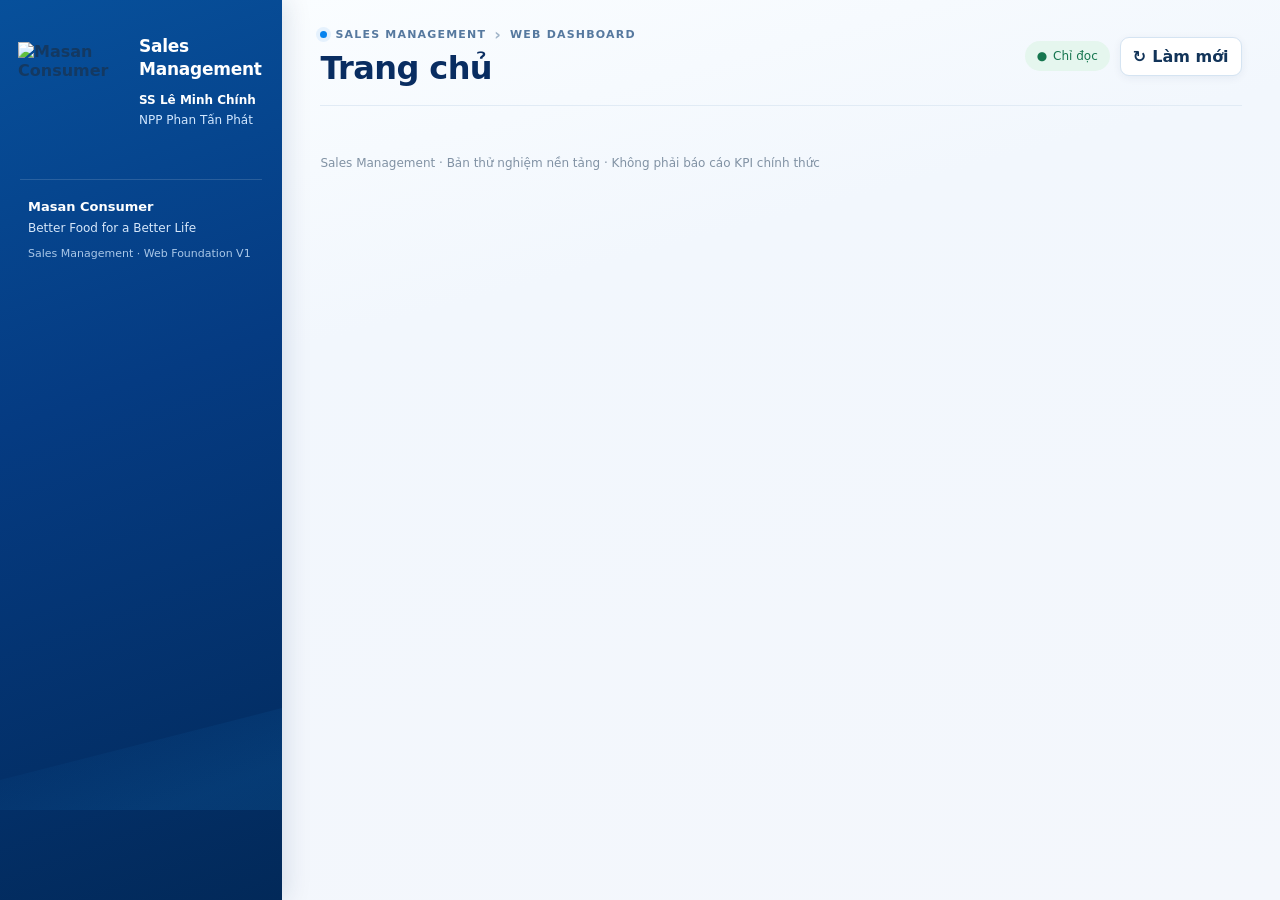
==== commit 6034ecc6: "Keep original Dashboard UI and attach latest Oct22 customer data bridge" ====
--- a/index.html
+++ b/index.html
@@ -1 +1 @@
-<!doctype html><html lang="vi"><head><meta charset="UTF-8"><meta name="viewport" content="width=device-width,initial-scale=1,viewport-fit=cover"><meta name="theme-color" content="#123459"><meta name="description" content="Sales Management — Dashboard vận hành bán hàng"><title>Sales Management</title><link rel="stylesheet" href="styles.css?v=industry-million-20261018"><link rel="stylesheet" href="action-center.css?v=20261018-compact"><link rel="stylesheet" href="action-order-activity.css?v=20261018"></head><body><div class="shell"><aside class="sidebar"><div class="brand"><span class="logo" role="img" aria-label="Logo Masan Consumer"><img class="masan-logo-img" src="https://images.seeklogo.com/logo-png/52/1/masan-group-logo-png_seeklogo-528019.png" alt="Masan Consumer" loading="eager" referrerpolicy="no-referrer"></span><div class="brand-copy"><strong>Sales<br>Management</strong><span class="brand-owner">SS Lê Minh Chính</span><small>NPP Phan Tấn Phát</small></div></div><nav id="sideNav" aria-label="Điều hướng chính"></nav><div class="sidebar-foot"><strong>Masan Consumer</strong><span>Better Food for a Better Life</span><small>Sales Management · Web Foundation V1</small></div></aside><div class="main"><header class="topbar"><div><div class="eyebrow"><span class="eyebrow-dot"></span> SALES MANAGEMENT <span class="crumb-separator">›</span> WEB DASHBOARD</div><h1 id="pageTitle">Trang chủ</h1></div><div class="top-right"><span class="public-tag"><span aria-hidden="true">●</span> Chỉ đọc</span><button id="refresh" class="refresh" title="Tải lại dữ liệu" aria-label="Tải lại dữ liệu"><span aria-hidden="true">↻</span> Làm mới</button></div></header><main id="content" tabindex="-1"></main><footer>Sales Management · Bản thử nghiệm nền tảng · Không phải báo cáo KPI chính thức</footer></div></div><nav id="bottomNav" class="bottom-nav" aria-label="Điều hướng di động"></nav><script src="app.js?v=remove-aso-20261022" defer></script><script src="sales-overview-bridge.js?v=mcp-coverage-20261022" defer></script><script src="fundamental-kpi.js" defer></script><script src="customer-programs.js" defer></script><script src="growth-programs.js?v=ponnie120-20261017" defer></script><script src="combo-programs.js" defer></script><script src="sales-discipline.js?v=groups-20261017" defer></script><script src="action-center-core.js?v=short-action-20261022" defer></script><script src="action-center.js?v=20261018-compact" defer></script><script src="action-order-activity.js?v=20261018" defer></script></body></html>
+<!doctype html><html lang="vi"><head><meta charset="UTF-8"><meta name="viewport" content="width=device-width,initial-scale=1,viewport-fit=cover"><meta name="theme-color" content="#123459"><meta name="description" content="Sales Management — Dashboard vận hành bán hàng"><title>Sales Management</title><link rel="stylesheet" href="styles.css?v=industry-million-20261018"><link rel="stylesheet" href="action-center.css?v=20261018-compact"><link rel="stylesheet" href="action-order-activity.css?v=20261018"></head><body><div class="shell"><aside class="sidebar"><div class="brand"><span class="logo" role="img" aria-label="Logo Masan Consumer"><img class="masan-logo-img" src="https://images.seeklogo.com/logo-png/52/1/masan-group-logo-png_seeklogo-528019.png" alt="Masan Consumer" loading="eager" referrerpolicy="no-referrer"></span><div class="brand-copy"><strong>Sales<br>Management</strong><span class="brand-owner">SS Lê Minh Chính</span><small>NPP Phan Tấn Phát</small></div></div><nav id="sideNav" aria-label="Điều hướng chính"></nav><div class="sidebar-foot"><strong>Masan Consumer</strong><span>Better Food for a Better Life</span><small>Sales Management · Web Foundation V1</small></div></aside><div class="main"><header class="topbar"><div><div class="eyebrow"><span class="eyebrow-dot"></span> SALES MANAGEMENT <span class="crumb-separator">›</span> WEB DASHBOARD</div><h1 id="pageTitle">Trang chủ</h1></div><div class="top-right"><span class="public-tag"><span aria-hidden="true">●</span> Chỉ đọc</span><button id="refresh" class="refresh" title="Tải lại dữ liệu" aria-label="Tải lại dữ liệu"><span aria-hidden="true">↻</span> Làm mới</button></div></header><main id="content" tabindex="-1"></main><footer>Sales Management · Bản thử nghiệm nền tảng · Không phải báo cáo KPI chính thức</footer></div></div><nav id="bottomNav" class="bottom-nav" aria-label="Điều hướng di động"></nav><script src="app.js?v=remove-aso-20261022" defer></script><script src="sales-overview-bridge.js?v=mcp-coverage-20261022" defer></script><script src="fundamental-kpi.js" defer></script><script src="customer-programs.js" defer></script><script src="growth-programs.js?v=ponnie120-20261017" defer></script><script src="combo-programs.js" defer></script><script src="sales-discipline.js?v=groups-20261017" defer></script><script src="action-center-core.js?v=short-action-20261022" defer></script><script src="action-center.js?v=20261018-compact" defer></script><script src="action-order-activity.js?v=20261018" defer></script><script src="action-oct22-data-bridge.js?v=20261022" defer></script></body></html>
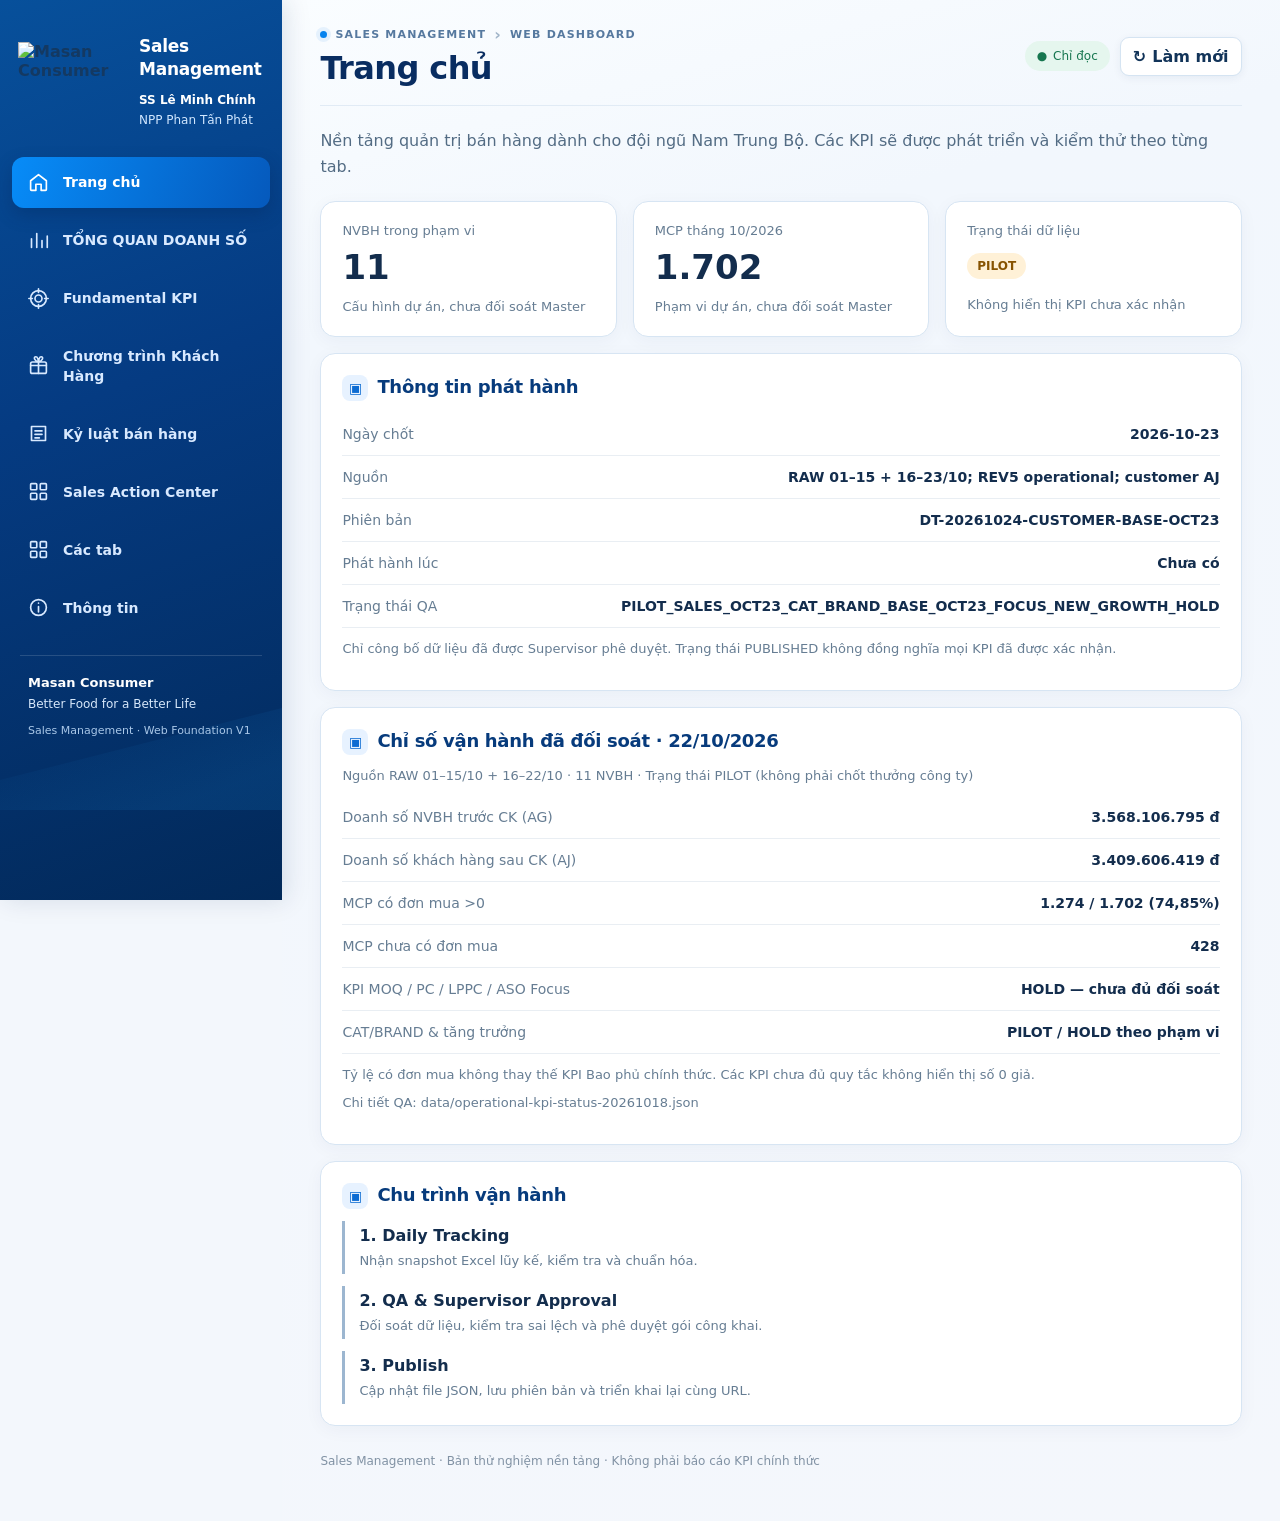
==== commit 522ac45e: "Bust customer-programs JS cache after dashboard blank-screen hotfix" ====
--- a/index.html
+++ b/index.html
@@ -1 +1 @@
-<!doctype html><html lang="vi"><head><meta charset="UTF-8"><meta name="viewport" content="width=device-width,initial-scale=1,viewport-fit=cover"><meta name="theme-color" content="#123459"><meta name="description" content="Sales Management — Dashboard vận hành bán hàng"><title>Sales Management</title><link rel="stylesheet" href="styles.css?v=industry-million-20261018"><link rel="stylesheet" href="action-center.css?v=20261018-compact"><link rel="stylesheet" href="action-order-activity.css?v=20261018"></head><body><div class="shell"><aside class="sidebar"><div class="brand"><span class="logo" role="img" aria-label="Logo Masan Consumer"><img class="masan-logo-img" src="https://images.seeklogo.com/logo-png/52/1/masan-group-logo-png_seeklogo-528019.png" alt="Masan Consumer" loading="eager" referrerpolicy="no-referrer"></span><div class="brand-copy"><strong>Sales<br>Management</strong><span class="brand-owner">SS Lê Minh Chính</span><small>NPP Phan Tấn Phát</small></div></div><nav id="sideNav" aria-label="Điều hướng chính"></nav><div class="sidebar-foot"><strong>Masan Consumer</strong><span>Better Food for a Better Life</span><small>Sales Management · Web Foundation V1</small></div></aside><div class="main"><header class="topbar"><div><div class="eyebrow"><span class="eyebrow-dot"></span> SALES MANAGEMENT <span class="crumb-separator">›</span> WEB DASHBOARD</div><h1 id="pageTitle">Trang chủ</h1></div><div class="top-right"><span class="public-tag"><span aria-hidden="true">●</span> Chỉ đọc</span><button id="refresh" class="refresh" title="Tải lại dữ liệu" aria-label="Tải lại dữ liệu"><span aria-hidden="true">↻</span> Làm mới</button></div></header><main id="content" tabindex="-1"></main><footer>Sales Management · Bản thử nghiệm nền tảng · Không phải báo cáo KPI chính thức</footer></div></div><nav id="bottomNav" class="bottom-nav" aria-label="Điều hướng di động"></nav><script src="app.js?v=remove-aso-20261022" defer></script><script src="sales-overview-bridge.js?v=mcp-coverage-20261022" defer></script><script src="fundamental-kpi.js" defer></script><script src="customer-programs.js" defer></script><script src="growth-programs.js?v=ponnie120-20261017" defer></script><script src="combo-programs.js" defer></script><script src="sales-discipline.js?v=groups-20261017" defer></script><script src="action-center-core.js?v=short-action-20261022" defer></script><script src="action-center.js?v=20261018-compact" defer></script><script src="action-order-activity.js?v=20261018" defer></script><script src="action-oct22-data-bridge.js?v=20261022" defer></script></body></html>
+<!doctype html><html lang="vi"><head><meta charset="UTF-8"><meta name="viewport" content="width=device-width,initial-scale=1,viewport-fit=cover"><meta name="theme-color" content="#123459"><meta name="description" content="Sales Management — Dashboard vận hành bán hàng"><title>Sales Management</title><link rel="stylesheet" href="styles.css?v=industry-million-20261018"><link rel="stylesheet" href="action-center.css?v=20261018-compact"><link rel="stylesheet" href="action-order-activity.css?v=20261018"></head><body><div class="shell"><aside class="sidebar"><div class="brand"><span class="logo" role="img" aria-label="Logo Masan Consumer"><img class="masan-logo-img" src="https://images.seeklogo.com/logo-png/52/1/masan-group-logo-png_seeklogo-528019.png" alt="Masan Consumer" loading="eager" referrerpolicy="no-referrer"></span><div class="brand-copy"><strong>Sales<br>Management</strong><span class="brand-owner">SS Lê Minh Chính</span><small>NPP Phan Tấn Phát</small></div></div><nav id="sideNav" aria-label="Điều hướng chính"></nav><div class="sidebar-foot"><strong>Masan Consumer</strong><span>Better Food for a Better Life</span><small>Sales Management · Web Foundation V1</small></div></aside><div class="main"><header class="topbar"><div><div class="eyebrow"><span class="eyebrow-dot"></span> SALES MANAGEMENT <span class="crumb-separator">›</span> WEB DASHBOARD</div><h1 id="pageTitle">Trang chủ</h1></div><div class="top-right"><span class="public-tag"><span aria-hidden="true">●</span> Chỉ đọc</span><button id="refresh" class="refresh" title="Tải lại dữ liệu" aria-label="Tải lại dữ liệu"><span aria-hidden="true">↻</span> Làm mới</button></div></header><main id="content" tabindex="-1"></main><footer>Sales Management · Bản thử nghiệm nền tảng · Không phải báo cáo KPI chính thức</footer></div></div><nav id="bottomNav" class="bottom-nav" aria-label="Điều hướng di động"></nav><script src="app.js?v=remove-aso-20261022" defer></script><script src="sales-overview-bridge.js?v=mcp-coverage-20261022" defer></script><script src="fundamental-kpi.js" defer></script><script src="customer-programs.js?v=hotfix-20261024-1" defer></script><script src="growth-programs.js?v=ponnie120-20261017" defer></script><script src="combo-programs.js" defer></script><script src="sales-discipline.js?v=groups-20261017" defer></script><script src="action-center-core.js?v=short-action-20261022" defer></script><script src="action-center.js?v=20261018-compact" defer></script><script src="action-order-activity.js?v=20261018" defer></script><script src="action-oct22-data-bridge.js?v=20261022" defer></script></body></html>
